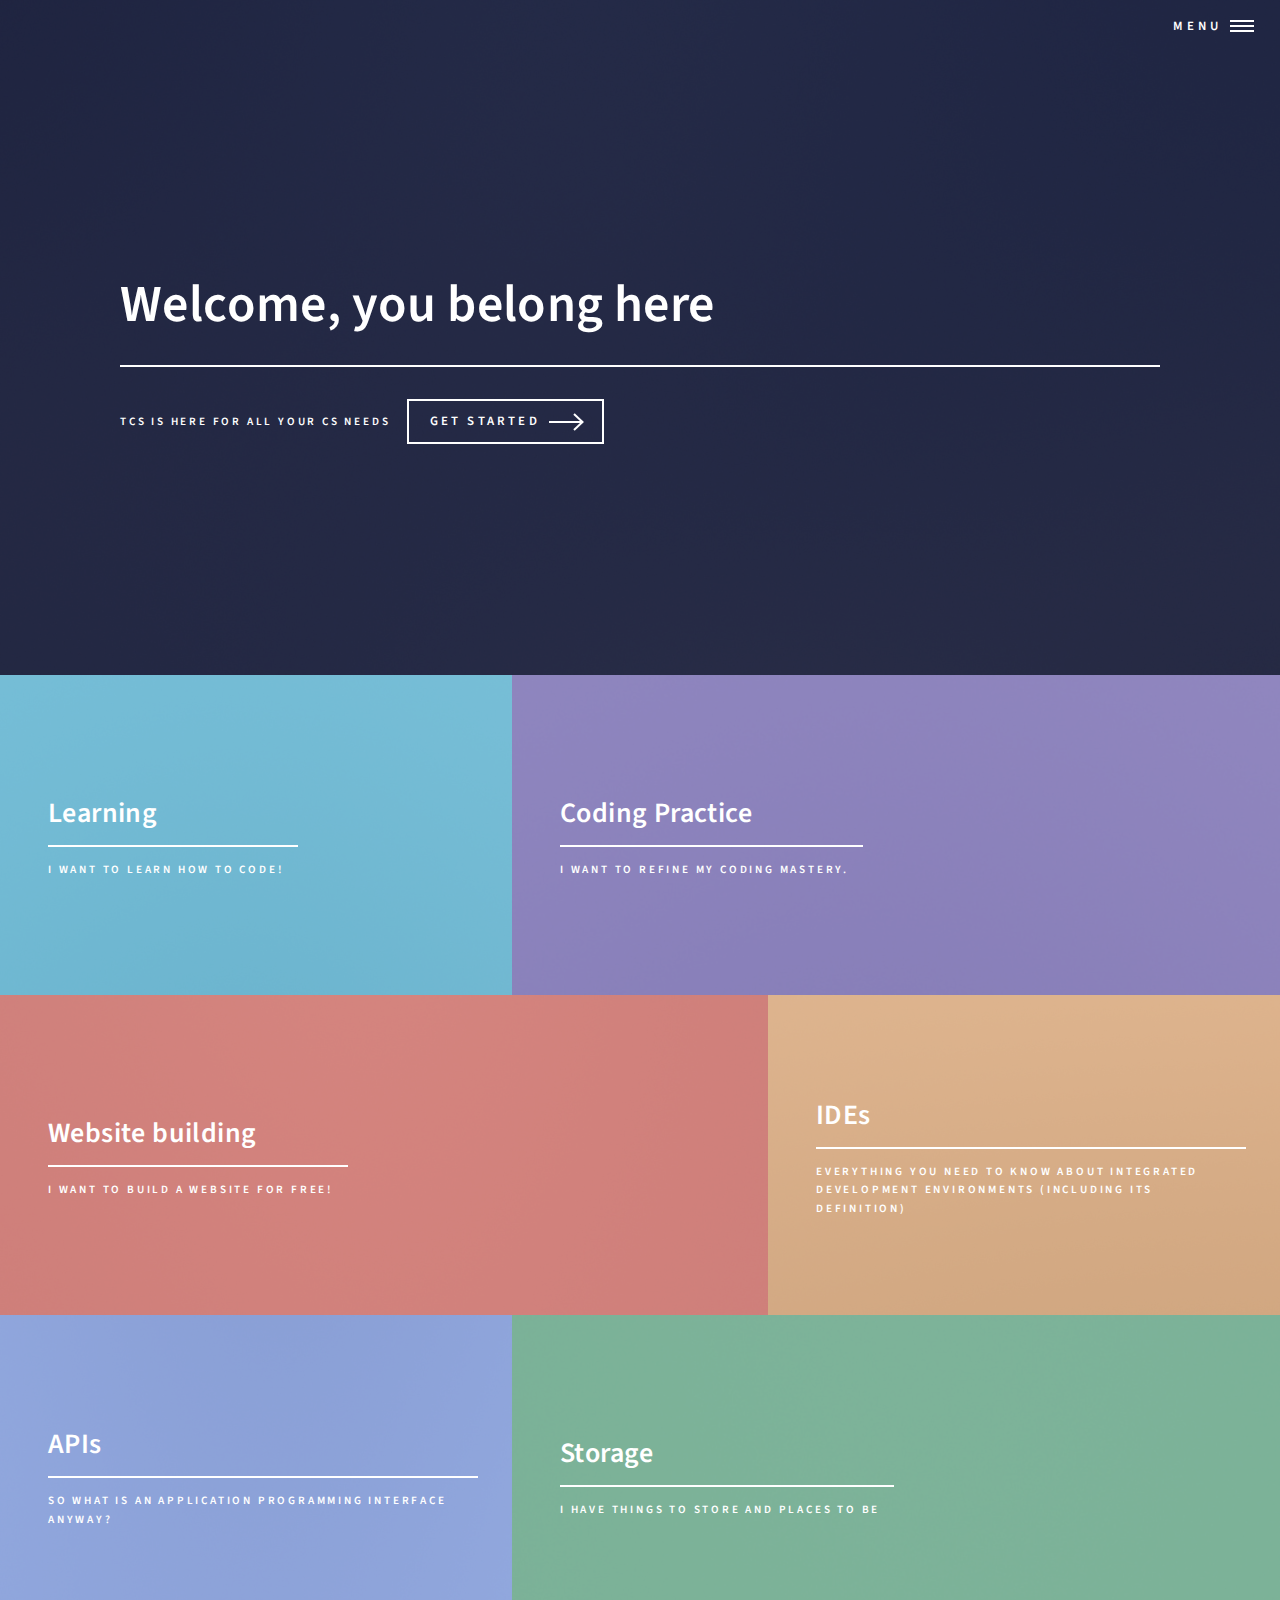
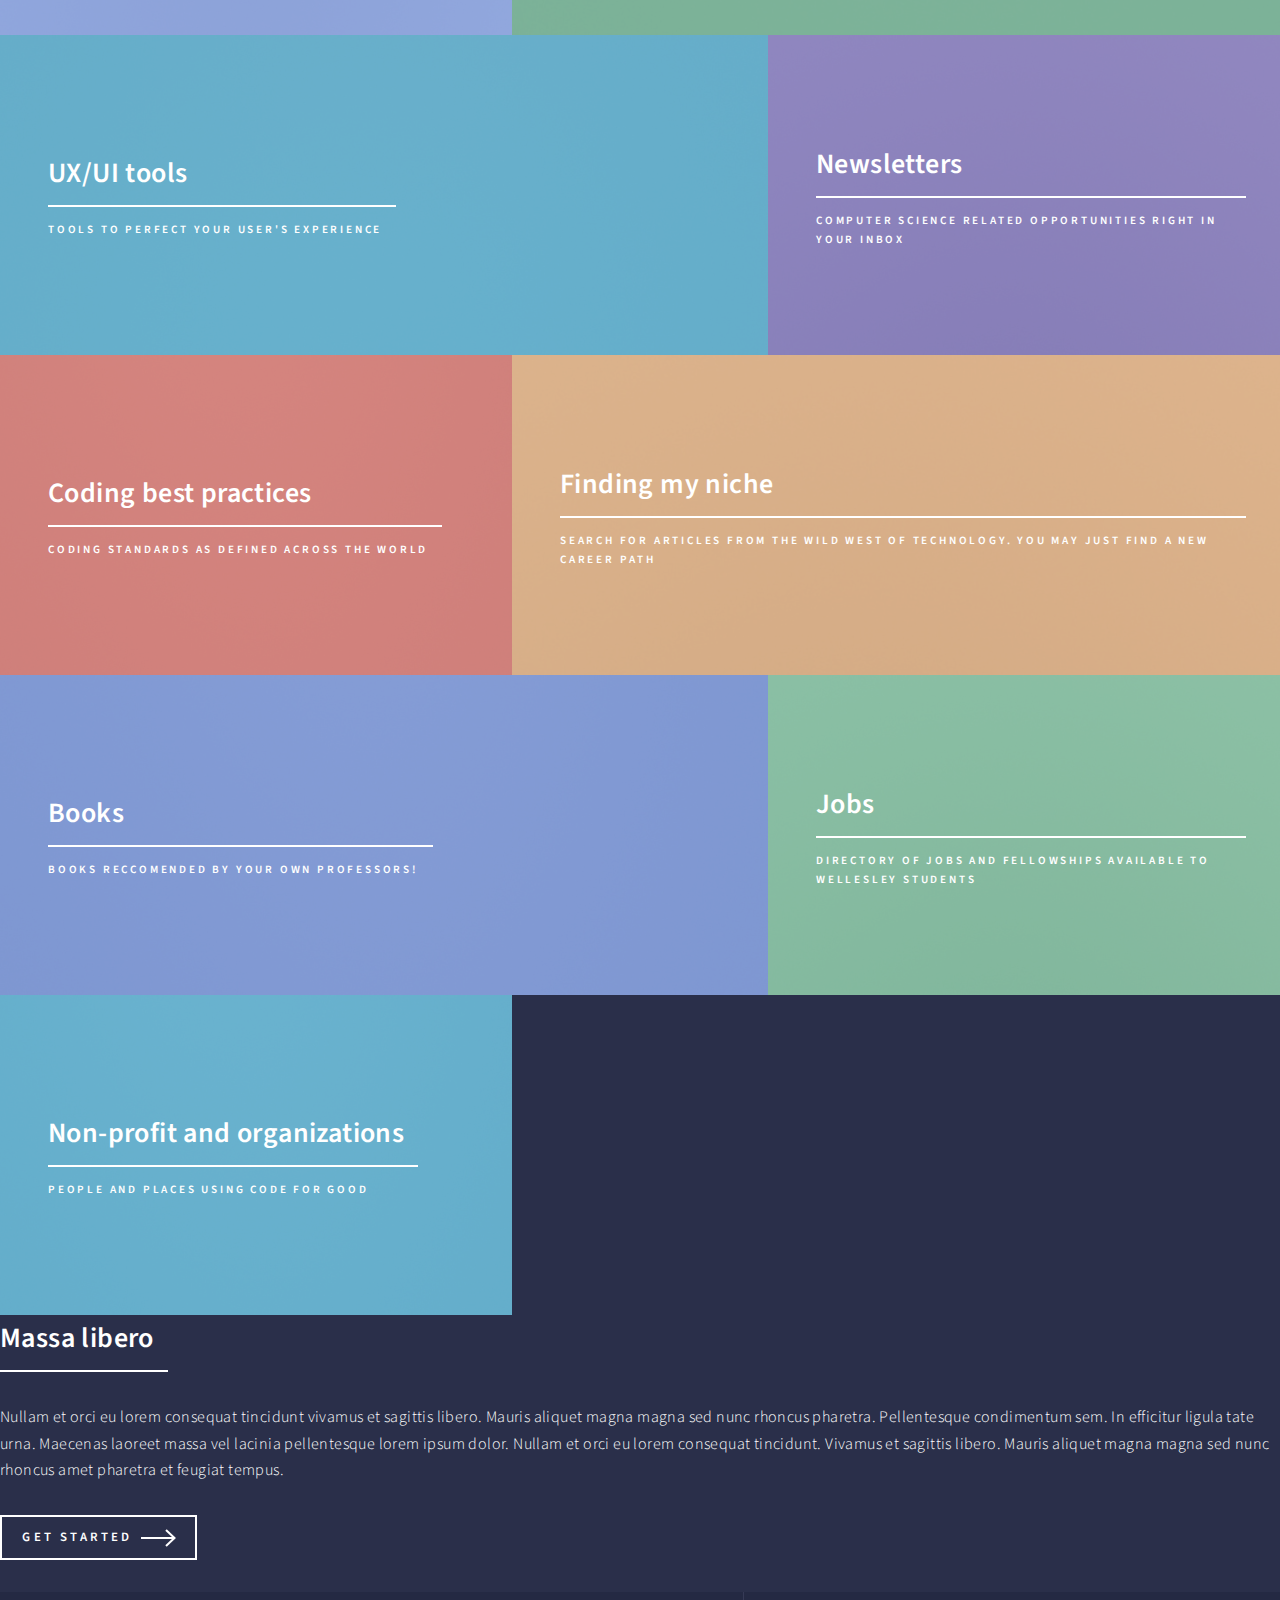
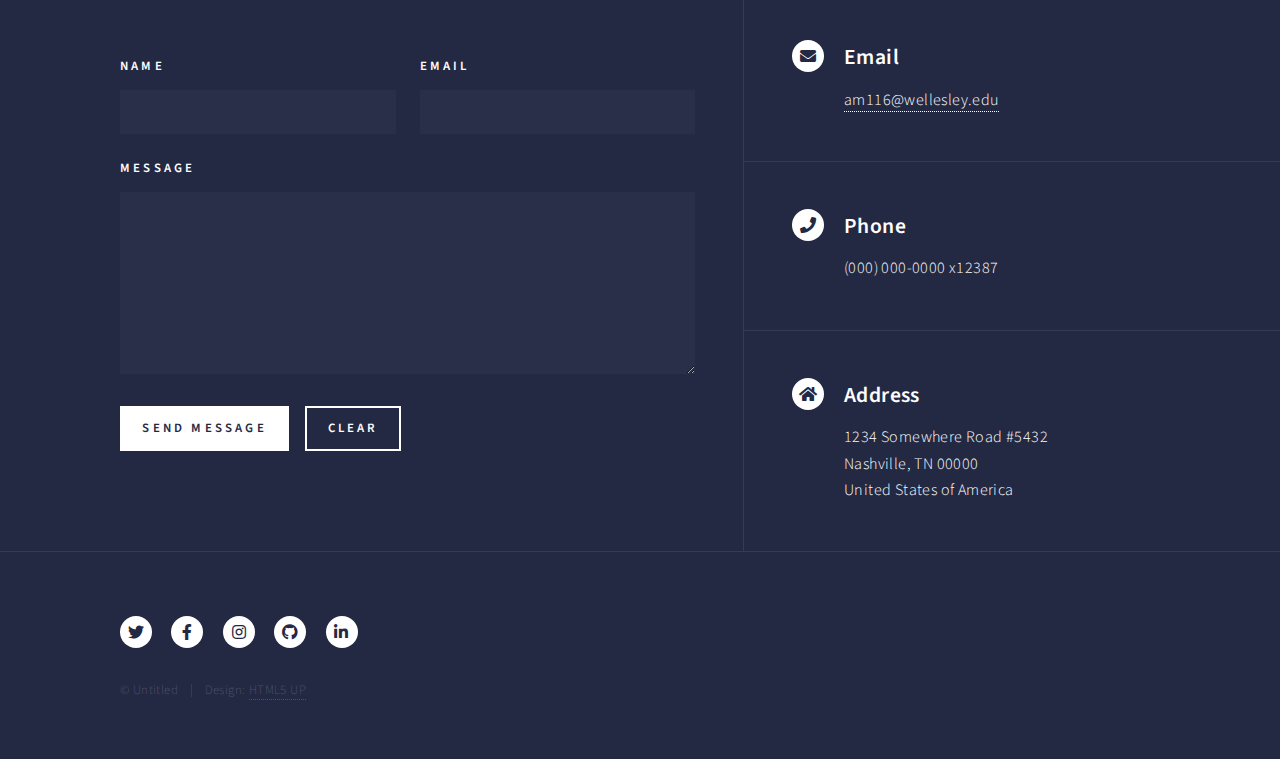
==== index.html @ 73b07d21 "first commit" ====
<!DOCTYPE HTML>

<html>
	<head>
		<title>Transparent Computer Science</title>
		<meta charset="utf-8" />
		<meta name="viewport" content="width=device-width, initial-scale=1, user-scalable=no" />
		<link rel="stylesheet" href="assets/css/main.css" />
		<noscript><link rel="stylesheet" href="assets/css/noscript.css" /></noscript>
	</head>
	<body class="is-preload">

		<!-- Wrapper -->
			<div id="wrapper">

				<!-- Header -->
					<header id="header" class="alt">
						<nav>
							<a href="#menu">Menu</a>
						</nav>
					</header>

				<!-- Menu -->
					<nav id="menu">
						<ul class="links">
							<li><a href="index.html">Home</a></li>
							<li><a href="landing.html">Landing</a></li>
							<li><a href="generic.html">Generic</a></li>
							<li><a href="elements.html">Elements</a></li>
						</ul>
						<ul class="actions stacked">
							<li><a href="#" class="button primary fit">Get Started</a></li>
							<li><a href="#" class="button fit">Log In</a></li>
						</ul>
					</nav>

				<!-- Banner -->
					<section id="banner" class="major">
						<div class="inner">
							<header class="major">
								<h1>Welcome, you belong here</h1>
							</header>
							<div class="content">
								<p>TCS is here for all your CS needs</p>
								<ul class="actions">
									<li><a href="#one" class="button next scrolly">Get Started</a></li>
								</ul>
							</div>
						</div>
					</section>

				<!-- Main -->
					<div id="main">

						<!-- One -->
							<section id="one" class="tiles">
								<article>
									<span class="image">
										<img src="images/pic01.jpg" alt="" />
									</span>
									<header class="major">
										<h3><a href="learning.html" class="link">Learning</a></h3>
										<p>I want to learn how to code!</p>
									</header>
								</article>
								<article>
									<span class="image">
										<img src="images/pic01.jpg" alt="" />
									</span>
									<header class="major">
										<h3><a href="codingPractice.html" class="link">Coding Practice</a></h3>
										<p>I want to refine my coding mastery.</p>
									</header>
								</article>
								<article>
									<span class="image">
										<img src="images/pic02.jpg" alt="" />
									</span>
									<header class="major">
										<h3><a href="websiteBuilding.html" class="link">Website building</a></h3>
										<p>I want to build a website for free!</p>
									</header>
								</article>
								<article>
									<span class="image">
										<img src="images/pic03.jpg" alt="" />
									</span>
									<header class="major">
										<h3><a href="ide.html" class="link">IDEs</a></h3>
										<p>Everything you need to know about Integrated Development Environments (including its definition)</p>
									</header>
								</article>
								<article>
									<span class="image">
										<img src="images/pic04.jpg" alt="" />
									</span>
									<header class="major">
										<h3><a href="landing.html" class="link">APIs</a></h3>
										<p>So what is an application programming interface anyway?</p>
									</header>
								</article>
								<article>
									<span class="image">
										<img src="images/pic05.jpg" alt="" />
									</span>
									<header class="major">
										<h3><a href="landing.html" class="link">Storage</a></h3>
										<p>I have things to store and places to be</p>
									</header>
								</article>
								<article>
									<span class="image">
										<img src="images/pic06.jpg" alt="" />
									</span>
									<header class="major">
										<h3><a href="landing.html" class="link">UX/UI tools</a></h3>
										<p>Tools to perfect your user's experience</p>
									</header>
								</article>
								<article>
									<span class="image">
										<img src="images/pic01.jpg" alt="" />
									</span>
									<header class="major">
										<h3><a href="landing.html" class="link">Newsletters</a></h3>
										<p>Computer Science related opportunities right in your inbox</p>
									</header>
								</article>
								<article>
									<span class="image">
										<img src="images/pic02.jpg" alt="" />
									</span>
									<header class="major">
										<h3><a href="landing.html" class="link">Coding best practices</a></h3>
										<p>Coding standards as defined across the world</p>
									</header>
								</article>
								<article>
									<span class="image">
										<img src="images/pic01.jpg" alt="" />
									</span>
									<header class="major">
										<h3><a href="landing.html" class="link">Finding my niche</a></h3>
										<p>Search for articles from the wild west of technology. You may just find a new career path</p>
									</header>
								</article>
								<article>
									<span class="image">
										<img src="images/pic02.jpg" alt="" />
									</span>
									<header class="major">
										<h3><a href="landing.html" class="link">Books</a></h3>
										<p>Books reccomended by your own professors!</p>
									</header>
								</article>
								<article>
									<span class="image">
										<img src="images/pic01.jpg" alt="" />
									</span>
									<header class="major">
										<h3><a href="landing.html" class="link">Jobs</a></h3>
										<p>Directory of jobs and fellowships available to Wellesley students</p>
									</header>
								</article>
								<article>
									<span class="image">
										<img src="images/pic02.jpg" alt="" />
									</span>
									<header class="major">
										<h3><a href="landing.html" class="link">Non-profit and organizations</a></h3>
										<p>People and places using code for good</p>
									</header>
								</article>
								

						<!-- Two -->
							<section id="two">
								<div class="inner">
									<header class="major">
										<h2>Massa libero</h2>
									</header>
									<p>Nullam et orci eu lorem consequat tincidunt vivamus et sagittis libero. Mauris aliquet magna magna sed nunc rhoncus pharetra. Pellentesque condimentum sem. In efficitur ligula tate urna. Maecenas laoreet massa vel lacinia pellentesque lorem ipsum dolor. Nullam et orci eu lorem consequat tincidunt. Vivamus et sagittis libero. Mauris aliquet magna magna sed nunc rhoncus amet pharetra et feugiat tempus.</p>
									<ul class="actions">
										<li><a href="landing.html" class="button next">Get Started</a></li>
									</ul>
								</div>
							</section>

					</div>

				<!-- Contact -->
					<section id="contact">
						<div class="inner">
							<section>
								<form method="post" action="#">
									<div class="fields">
										<div class="field half">
											<label for="name">Name</label>
											<input type="text" name="name" id="name" />
										</div>
										<div class="field half">
											<label for="email">Email</label>
											<input type="text" name="email" id="email" />
										</div>
										<div class="field">
											<label for="message">Message</label>
											<textarea name="message" id="message" rows="6"></textarea>
										</div>
									</div>
									<ul class="actions">
										<li><input type="submit" value="Send Message" class="primary" /></li>
										<li><input type="reset" value="Clear" /></li>
									</ul>
								</form>
							</section>
							<section class="split">
								<section>
									<div class="contact-method">
										<span class="icon solid alt fa-envelope"></span>
										<h3>Email</h3>
										<a href="#">am116@wellesley.edu</a>
									</div>
								</section>
								<section>
									<div class="contact-method">
										<span class="icon solid alt fa-phone"></span>
										<h3>Phone</h3>
										<span>(000) 000-0000 x12387</span>
									</div>
								</section>
								<section>
									<div class="contact-method">
										<span class="icon solid alt fa-home"></span>
										<h3>Address</h3>
										<span>1234 Somewhere Road #5432<br />
										Nashville, TN 00000<br />
										United States of America</span>
									</div>
								</section>
							</section>
						</div>
					</section>

				<!-- Footer -->
					<footer id="footer">
						<div class="inner">
							<ul class="icons">
								<li><a href="#" class="icon brands alt fa-twitter"><span class="label">Twitter</span></a></li>
								<li><a href="#" class="icon brands alt fa-facebook-f"><span class="label">Facebook</span></a></li>
								<li><a href="#" class="icon brands alt fa-instagram"><span class="label">Instagram</span></a></li>
								<li><a href="#" class="icon brands alt fa-github"><span class="label">GitHub</span></a></li>
								<li><a href="#" class="icon brands alt fa-linkedin-in"><span class="label">LinkedIn</span></a></li>
							</ul>
							<ul class="copyright">
								<li>&copy; Untitled</li><li>Design: <a href="https://html5up.net">HTML5 UP</a></li>
							</ul>
						</div>
					</footer>

			</div>

		<!-- Scripts -->
			<script src="assets/js/jquery.min.js"></script>
			<script src="assets/js/jquery.scrolly.min.js"></script>
			<script src="assets/js/jquery.scrollex.min.js"></script>
			<script src="assets/js/browser.min.js"></script>
			<script src="assets/js/breakpoints.min.js"></script>
			<script src="assets/js/util.js"></script>
			<script src="assets/js/main.js"></script>

	</body>
</html>
---- assets/css/main.css ----
@import url(fontawesome-all.min.css);
@import url("https://fonts.googleapis.com/css?family=Source+Sans+Pro:300,300italic,600,600italic");

/*
	Forty by HTML5 UP
	html5up.net | @ajlkn
	Free for personal and commercial use under the CCA 3.0 license (html5up.net/license)
*/

html, body, div, span, applet, object,
iframe, h1, h2, h3, h4, h5, h6, p, blockquote,
pre, a, abbr, acronym, address, big, cite,
code, del, dfn, em, img, ins, kbd, q, s, samp,
small, strike, strong, sub, sup, tt, var, b,
u, i, center, dl, dt, dd, ol, ul, li, fieldset,
form, label, legend, table, caption, tbody,
tfoot, thead, tr, th, td, article, aside,
canvas, details, embed, figure, figcaption,
footer, header, hgroup, menu, nav, output, ruby,
section, summary, time, mark, audio, video {
	margin: 0;
	padding: 0;
	border: 0;
	font-size: 100%;
	font: inherit;
	vertical-align: baseline;}

article, aside, details, figcaption, figure,
footer, header, hgroup, menu, nav, section {
	display: block;}

body {
	line-height: 1;
}

ol, ul {
	list-style: none;
}

blockquote, q {
	quotes: none;
}

	blockquote:before, blockquote:after, q:before, q:after {
		content: '';
		content: none;
	}

table {
	border-collapse: collapse;
	border-spacing: 0;
}

body {
	-webkit-text-size-adjust: none;
}

mark {
	background-color: transparent;
	color: inherit;
}

input::-moz-focus-inner {
	border: 0;
	padding: 0;
}

input, select, textarea {
	-moz-appearance: none;
	-webkit-appearance: none;
	-ms-appearance: none;
	appearance: none;
}

/* Basic */

	@-ms-viewport {
		width: device-width;
	}

	body {
		-ms-overflow-style: scrollbar;
	}

	@media screen and (max-width: 480px) {

		html, body {
			min-width: 320px;
		}

	}

	html {
		box-sizing: border-box;
	}

	*, *:before, *:after {
		box-sizing: inherit;
	}

	body {
		background: #242943;
	}

		body.is-preload *, body.is-preload *:before, body.is-preload *:after {
			-moz-animation: none !important;
			-webkit-animation: none !important;
			-ms-animation: none !important;
			animation: none !important;
			-moz-transition: none !important;
			-webkit-transition: none !important;
			-ms-transition: none !important;
			transition: none !important;
		}

/* Type */

	body, input, select, textarea {
		color: #ffffff;
		font-family: "Source Sans Pro", Helvetica, sans-serif;
		font-size: 17pt;
		font-weight: 300;
		letter-spacing: 0.025em;
		line-height: 1.65;
	}

		@media screen and (max-width: 1680px) {

			body, input, select, textarea {
				font-size: 14pt;
			}

		}

		@media screen and (max-width: 1280px) {

			body, input, select, textarea {
				font-size: 12pt;
			}

		}

		@media screen and (max-width: 360px) {

			body, input, select, textarea {
				font-size: 11pt;
			}

		}

	a {
		-moz-transition: color 0.2s ease-in-out, border-bottom-color 0.2s ease-in-out;
		-webkit-transition: color 0.2s ease-in-out, border-bottom-color 0.2s ease-in-out;
		-ms-transition: color 0.2s ease-in-out, border-bottom-color 0.2s ease-in-out;
		transition: color 0.2s ease-in-out, border-bottom-color 0.2s ease-in-out;
		border-bottom: dotted 1px;
		color: inherit;
		text-decoration: none;
	}

		a:hover {
			border-bottom-color: transparent;
			color: #9bf1ff !important;
		}

		a:active {
			color: #53e3fb !important;
		}

	strong, b {
		color: #ffffff;
		font-weight: 600;
	}

	em, i {
		font-style: italic;
	}

	p {
		margin: 0 0 2em 0;
	}

	h1, h2, h3, h4, h5, h6 {
		color: #ffffff;
		font-weight: 600;
		line-height: 1.65;
		margin: 0 0 1em 0;
	}

		h1 a, h2 a, h3 a, h4 a, h5 a, h6 a {
			color: inherit;
			border-bottom: 0;
		}

	h1 {
		font-size: 2.5em;
	}

	h2 {
		font-size: 1.75em;
	}

	h3 {
		font-size: 1.35em;
	}

	h4 {
		font-size: 1.1em;
	}

	h5 {
		font-size: 0.9em;
	}

	h6 {
		font-size: 0.7em;
	}

	@media screen and (max-width: 736px) {

		h1 {
			font-size: 2em;
		}

		h2 {
			font-size: 1.5em;
		}

		h3 {
			font-size: 1.25em;
		}

	}

	sub {
		font-size: 0.8em;
		position: relative;
		top: 0.5em;
	}

	sup {
		font-size: 0.8em;
		position: relative;
		top: -0.5em;
	}

	blockquote {
		border-left: solid 4px rgba(212, 212, 255, 0.1);
		font-style: italic;
		margin: 0 0 2em 0;
		padding: 0.5em 0 0.5em 2em;
	}

	code {
		background: rgba(212, 212, 255, 0.035);
		font-family: "Courier New", monospace;
		font-size: 0.9em;
		margin: 0 0.25em;
		padding: 0.25em 0.65em;
	}

	pre {
		-webkit-overflow-scrolling: touch;
		font-family: "Courier New", monospace;
		font-size: 0.9em;
		margin: 0 0 2em 0;
	}

		pre code {
			display: block;
			line-height: 1.75;
			padding: 1em 1.5em;
			overflow-x: auto;
		}

	hr {
		border: 0;
		border-bottom: solid 1px rgba(212, 212, 255, 0.1);
		margin: 2em 0;
	}

		hr.major {
			margin: 3em 0;
		}

	.align-left {
		text-align: left;
	}

	.align-center {
		text-align: center;
	}

	.align-right {
		text-align: right;
	}

/* Row */

	.row {
		display: flex;
		flex-wrap: wrap;
		box-sizing: border-box;
		align-items: stretch;
	}

		.row > * {
			box-sizing: border-box;
		}

		.row.gtr-uniform > * > :last-child {
			margin-bottom: 0;
		}

		.row.aln-left {
			justify-content: flex-start;
		}

		.row.aln-center {
			justify-content: center;
		}

		.row.aln-right {
			justify-content: flex-end;
		}

		.row.aln-top {
			align-items: flex-start;
		}

		.row.aln-middle {
			align-items: center;
		}

		.row.aln-bottom {
			align-items: flex-end;
		}

		.row > .imp {
			order: -1;
		}

		.row > .col-1 {
			width: 8.33333%;
		}

		.row > .off-1 {
			margin-left: 8.33333%;
		}

		.row > .col-2 {
			width: 16.66667%;
		}

		.row > .off-2 {
			margin-left: 16.66667%;
		}

		.row > .col-3 {
			width: 25%;
		}

		.row > .off-3 {
			margin-left: 25%;
		}

		.row > .col-4 {
			width: 33.33333%;
		}

		.row > .off-4 {
			margin-left: 33.33333%;
		}

		.row > .col-5 {
			width: 41.66667%;
		}

		.row > .off-5 {
			margin-left: 41.66667%;
		}

		.row > .col-6 {
			width: 50%;
		}

		.row > .off-6 {
			margin-left: 50%;
		}

		.row > .col-7 {
			width: 58.33333%;
		}

		.row > .off-7 {
			margin-left: 58.33333%;
		}

		.row > .col-8 {
			width: 66.66667%;
		}

		.row > .off-8 {
			margin-left: 66.66667%;
		}

		.row > .col-9 {
			width: 75%;
		}

		.row > .off-9 {
			margin-left: 75%;
		}

		.row > .col-10 {
			width: 83.33333%;
		}

		.row > .off-10 {
			margin-left: 83.33333%;
		}

		.row > .col-11 {
			width: 91.66667%;
		}

		.row > .off-11 {
			margin-left: 91.66667%;
		}

		.row > .col-12 {
			width: 100%;
		}

		.row > .off-12 {
			margin-left: 100%;
		}

		.row.gtr-0 {
			margin-top: 0;
			margin-left: 0em;
		}

			.row.gtr-0 > * {
				padding: 0 0 0 0em;
			}

			.row.gtr-0.gtr-uniform {
				margin-top: 0em;
			}

				.row.gtr-0.gtr-uniform > * {
					padding-top: 0em;
				}

		.row.gtr-25 {
			margin-top: 0;
			margin-left: -0.5em;
		}

			.row.gtr-25 > * {
				padding: 0 0 0 0.5em;
			}

			.row.gtr-25.gtr-uniform {
				margin-top: -0.5em;
			}

				.row.gtr-25.gtr-uniform > * {
					padding-top: 0.5em;
				}

		.row.gtr-50 {
			margin-top: 0;
			margin-left: -1em;
		}

			.row.gtr-50 > * {
				padding: 0 0 0 1em;
			}

			.row.gtr-50.gtr-uniform {
				margin-top: -1em;
			}

				.row.gtr-50.gtr-uniform > * {
					padding-top: 1em;
				}

		.row {
			margin-top: 0;
			margin-left: -2em;
		}

			.row > * {
				padding: 0 0 0 2em;
			}

			.row.gtr-uniform {
				margin-top: -2em;
			}

				.row.gtr-uniform > * {
					padding-top: 2em;
				}

		.row.gtr-150 {
			margin-top: 0;
			margin-left: -3em;
		}

			.row.gtr-150 > * {
				padding: 0 0 0 3em;
			}

			.row.gtr-150.gtr-uniform {
				margin-top: -3em;
			}

				.row.gtr-150.gtr-uniform > * {
					padding-top: 3em;
				}

		.row.gtr-200 {
			margin-top: 0;
			margin-left: -4em;
		}

			.row.gtr-200 > * {
				padding: 0 0 0 4em;
			}

			.row.gtr-200.gtr-uniform {
				margin-top: -4em;
			}

				.row.gtr-200.gtr-uniform > * {
					padding-top: 4em;
				}

		@media screen and (max-width: 1680px) {

			.row {
				display: flex;
				flex-wrap: wrap;
				box-sizing: border-box;
				align-items: stretch;
			}

				.row > * {
					box-sizing: border-box;
				}

				.row.gtr-uniform > * > :last-child {
					margin-bottom: 0;
				}

				.row.aln-left {
					justify-content: flex-start;
				}

				.row.aln-center {
					justify-content: center;
				}

				.row.aln-right {
					justify-content: flex-end;
				}

				.row.aln-top {
					align-items: flex-start;
				}

				.row.aln-middle {
					align-items: center;
				}

				.row.aln-bottom {
					align-items: flex-end;
				}

				.row > .imp-xlarge {
					order: -1;
				}

				.row > .col-1-xlarge {
					width: 8.33333%;
				}

				.row > .off-1-xlarge {
					margin-left: 8.33333%;
				}

				.row > .col-2-xlarge {
					width: 16.66667%;
				}

				.row > .off-2-xlarge {
					margin-left: 16.66667%;
				}

				.row > .col-3-xlarge {
					width: 25%;
				}

				.row > .off-3-xlarge {
					margin-left: 25%;
				}

				.row > .col-4-xlarge {
					width: 33.33333%;
				}

				.row > .off-4-xlarge {
					margin-left: 33.33333%;
				}

				.row > .col-5-xlarge {
					width: 41.66667%;
				}

				.row > .off-5-xlarge {
					margin-left: 41.66667%;
				}

				.row > .col-6-xlarge {
					width: 50%;
				}

				.row > .off-6-xlarge {
					margin-left: 50%;
				}

				.row > .col-7-xlarge {
					width: 58.33333%;
				}

				.row > .off-7-xlarge {
					margin-left: 58.33333%;
				}

				.row > .col-8-xlarge {
					width: 66.66667%;
				}

				.row > .off-8-xlarge {
					margin-left: 66.66667%;
				}

				.row > .col-9-xlarge {
					width: 75%;
				}

				.row > .off-9-xlarge {
					margin-left: 75%;
				}

				.row > .col-10-xlarge {
					width: 83.33333%;
				}

				.row > .off-10-xlarge {
					margin-left: 83.33333%;
				}

				.row > .col-11-xlarge {
					width: 91.66667%;
				}

				.row > .off-11-xlarge {
					margin-left: 91.66667%;
				}

				.row > .col-12-xlarge {
					width: 100%;
				}

				.row > .off-12-xlarge {
					margin-left: 100%;
				}

				.row.gtr-0 {
					margin-top: 0;
					margin-left: 0em;
				}

					.row.gtr-0 > * {
						padding: 0 0 0 0em;
					}

					.row.gtr-0.gtr-uniform {
						margin-top: 0em;
					}

						.row.gtr-0.gtr-uniform > * {
							padding-top: 0em;
						}

				.row.gtr-25 {
					margin-top: 0;
					margin-left: -0.5em;
				}

					.row.gtr-25 > * {
						padding: 0 0 0 0.5em;
					}

					.row.gtr-25.gtr-uniform {
						margin-top: -0.5em;
					}

						.row.gtr-25.gtr-uniform > * {
							padding-top: 0.5em;
						}

				.row.gtr-50 {
					margin-top: 0;
					margin-left: -1em;
				}

					.row.gtr-50 > * {
						padding: 0 0 0 1em;
					}

					.row.gtr-50.gtr-uniform {
						margin-top: -1em;
					}

						.row.gtr-50.gtr-uniform > * {
							padding-top: 1em;
						}

				.row {
					margin-top: 0;
					margin-left: -2em;
				}

					.row > * {
						padding: 0 0 0 2em;
					}

					.row.gtr-uniform {
						margin-top: -2em;
					}

						.row.gtr-uniform > * {
							padding-top: 2em;
						}

				.row.gtr-150 {
					margin-top: 0;
					margin-left: -3em;
				}

					.row.gtr-150 > * {
						padding: 0 0 0 3em;
					}

					.row.gtr-150.gtr-uniform {
						margin-top: -3em;
					}

						.row.gtr-150.gtr-uniform > * {
							padding-top: 3em;
						}

				.row.gtr-200 {
					margin-top: 0;
					margin-left: -4em;
				}

					.row.gtr-200 > * {
						padding: 0 0 0 4em;
					}

					.row.gtr-200.gtr-uniform {
						margin-top: -4em;
					}

						.row.gtr-200.gtr-uniform > * {
							padding-top: 4em;
						}

		}

		@media screen and (max-width: 1280px) {

			.row {
				display: flex;
				flex-wrap: wrap;
				box-sizing: border-box;
				align-items: stretch;
			}

				.row > * {
					box-sizing: border-box;
				}

				.row.gtr-uniform > * > :last-child {
					margin-bottom: 0;
				}

				.row.aln-left {
					justify-content: flex-start;
				}

				.row.aln-center {
					justify-content: center;
				}

				.row.aln-right {
					justify-content: flex-end;
				}

				.row.aln-top {
					align-items: flex-start;
				}

				.row.aln-middle {
					align-items: center;
				}

				.row.aln-bottom {
					align-items: flex-end;
				}

				.row > .imp-large {
					order: -1;
				}

				.row > .col-1-large {
					width: 8.33333%;
				}

				.row > .off-1-large {
					margin-left: 8.33333%;
				}

				.row > .col-2-large {
					width: 16.66667%;
				}

				.row > .off-2-large {
					margin-left: 16.66667%;
				}

				.row > .col-3-large {
					width: 25%;
				}

				.row > .off-3-large {
					margin-left: 25%;
				}

				.row > .col-4-large {
					width: 33.33333%;
				}

				.row > .off-4-large {
					margin-left: 33.33333%;
				}

				.row > .col-5-large {
					width: 41.66667%;
				}

				.row > .off-5-large {
					margin-left: 41.66667%;
				}

				.row > .col-6-large {
					width: 50%;
				}

				.row > .off-6-large {
					margin-left: 50%;
				}

				.row > .col-7-large {
					width: 58.33333%;
				}

				.row > .off-7-large {
					margin-left: 58.33333%;
				}

				.row > .col-8-large {
					width: 66.66667%;
				}

				.row > .off-8-large {
					margin-left: 66.66667%;
				}

				.row > .col-9-large {
					width: 75%;
				}

				.row > .off-9-large {
					margin-left: 75%;
				}

				.row > .col-10-large {
					width: 83.33333%;
				}

				.row > .off-10-large {
					margin-left: 83.33333%;
				}

				.row > .col-11-large {
					width: 91.66667%;
				}

				.row > .off-11-large {
					margin-left: 91.66667%;
				}

				.row > .col-12-large {
					width: 100%;
				}

				.row > .off-12-large {
					margin-left: 100%;
				}

				.row.gtr-0 {
					margin-top: 0;
					margin-left: 0em;
				}

					.row.gtr-0 > * {
						padding: 0 0 0 0em;
					}

					.row.gtr-0.gtr-uniform {
						margin-top: 0em;
					}

						.row.gtr-0.gtr-uniform > * {
							padding-top: 0em;
						}

				.row.gtr-25 {
					margin-top: 0;
					margin-left: -0.375em;
				}

					.row.gtr-25 > * {
						padding: 0 0 0 0.375em;
					}

					.row.gtr-25.gtr-uniform {
						margin-top: -0.375em;
					}

						.row.gtr-25.gtr-uniform > * {
							padding-top: 0.375em;
						}

				.row.gtr-50 {
					margin-top: 0;
					margin-left: -0.75em;
				}

					.row.gtr-50 > * {
						padding: 0 0 0 0.75em;
					}

					.row.gtr-50.gtr-uniform {
						margin-top: -0.75em;
					}

						.row.gtr-50.gtr-uniform > * {
							padding-top: 0.75em;
						}

				.row {
					margin-top: 0;
					margin-left: -1.5em;
				}

					.row > * {
						padding: 0 0 0 1.5em;
					}

					.row.gtr-uniform {
						margin-top: -1.5em;
					}

						.row.gtr-uniform > * {
							padding-top: 1.5em;
						}

				.row.gtr-150 {
					margin-top: 0;
					margin-left: -2.25em;
				}

					.row.gtr-150 > * {
						padding: 0 0 0 2.25em;
					}

					.row.gtr-150.gtr-uniform {
						margin-top: -2.25em;
					}

						.row.gtr-150.gtr-uniform > * {
							padding-top: 2.25em;
						}

				.row.gtr-200 {
					margin-top: 0;
					margin-left: -3em;
				}

					.row.gtr-200 > * {
						padding: 0 0 0 3em;
					}

					.row.gtr-200.gtr-uniform {
						margin-top: -3em;
					}

						.row.gtr-200.gtr-uniform > * {
							padding-top: 3em;
						}

		}

		@media screen and (max-width: 980px) {

			.row {
				display: flex;
				flex-wrap: wrap;
				box-sizing: border-box;
				align-items: stretch;
			}

				.row > * {
					box-sizing: border-box;
				}

				.row.gtr-uniform > * > :last-child {
					margin-bottom: 0;
				}

				.row.aln-left {
					justify-content: flex-start;
				}

				.row.aln-center {
					justify-content: center;
				}

				.row.aln-right {
					justify-content: flex-end;
				}

				.row.aln-top {
					align-items: flex-start;
				}

				.row.aln-middle {
					align-items: center;
				}

				.row.aln-bottom {
					align-items: flex-end;
				}

				.row > .imp-medium {
					order: -1;
				}

				.row > .col-1-medium {
					width: 8.33333%;
				}

				.row > .off-1-medium {
					margin-left: 8.33333%;
				}

				.row > .col-2-medium {
					width: 16.66667%;
				}

				.row > .off-2-medium {
					margin-left: 16.66667%;
				}

				.row > .col-3-medium {
					width: 25%;
				}

				.row > .off-3-medium {
					margin-left: 25%;
				}

				.row > .col-4-medium {
					width: 33.33333%;
				}

				.row > .off-4-medium {
					margin-left: 33.33333%;
				}

				.row > .col-5-medium {
					width: 41.66667%;
				}

				.row > .off-5-medium {
					margin-left: 41.66667%;
				}

				.row > .col-6-medium {
					width: 50%;
				}

				.row > .off-6-medium {
					margin-left: 50%;
				}

				.row > .col-7-medium {
					width: 58.33333%;
				}

				.row > .off-7-medium {
					margin-left: 58.33333%;
				}

				.row > .col-8-medium {
					width: 66.66667%;
				}

				.row > .off-8-medium {
					margin-left: 66.66667%;
				}

				.row > .col-9-medium {
					width: 75%;
				}

				.row > .off-9-medium {
					margin-left: 75%;
				}

				.row > .col-10-medium {
					width: 83.33333%;
				}

				.row > .off-10-medium {
					margin-left: 83.33333%;
				}

				.row > .col-11-medium {
					width: 91.66667%;
				}

				.row > .off-11-medium {
					margin-left: 91.66667%;
				}

				.row > .col-12-medium {
					width: 100%;
				}

				.row > .off-12-medium {
					margin-left: 100%;
				}

				.row.gtr-0 {
					margin-top: 0;
					margin-left: 0em;
				}

					.row.gtr-0 > * {
						padding: 0 0 0 0em;
					}

					.row.gtr-0.gtr-uniform {
						margin-top: 0em;
					}

						.row.gtr-0.gtr-uniform > * {
							padding-top: 0em;
						}

				.row.gtr-25 {
					margin-top: 0;
					margin-left: -0.375em;
				}

					.row.gtr-25 > * {
						padding: 0 0 0 0.375em;
					}

					.row.gtr-25.gtr-uniform {
						margin-top: -0.375em;
					}

						.row.gtr-25.gtr-uniform > * {
							padding-top: 0.375em;
						}

				.row.gtr-50 {
					margin-top: 0;
					margin-left: -0.75em;
				}

					.row.gtr-50 > * {
						padding: 0 0 0 0.75em;
					}

					.row.gtr-50.gtr-uniform {
						margin-top: -0.75em;
					}

						.row.gtr-50.gtr-uniform > * {
							padding-top: 0.75em;
						}

				.row {
					margin-top: 0;
					margin-left: -1.5em;
				}

					.row > * {
						padding: 0 0 0 1.5em;
					}

					.row.gtr-uniform {
						margin-top: -1.5em;
					}

						.row.gtr-uniform > * {
							padding-top: 1.5em;
						}

				.row.gtr-150 {
					margin-top: 0;
					margin-left: -2.25em;
				}

					.row.gtr-150 > * {
						padding: 0 0 0 2.25em;
					}

					.row.gtr-150.gtr-uniform {
						margin-top: -2.25em;
					}

						.row.gtr-150.gtr-uniform > * {
							padding-top: 2.25em;
						}

				.row.gtr-200 {
					margin-top: 0;
					margin-left: -3em;
				}

					.row.gtr-200 > * {
						padding: 0 0 0 3em;
					}

					.row.gtr-200.gtr-uniform {
						margin-top: -3em;
					}

						.row.gtr-200.gtr-uniform > * {
							padding-top: 3em;
						}

		}

		@media screen and (max-width: 736px) {

			.row {
				display: flex;
				flex-wrap: wrap;
				box-sizing: border-box;
				align-items: stretch;
			}

				.row > * {
					box-sizing: border-box;
				}

				.row.gtr-uniform > * > :last-child {
					margin-bottom: 0;
				}

				.row.aln-left {
					justify-content: flex-start;
				}

				.row.aln-center {
					justify-content: center;
				}

				.row.aln-right {
					justify-content: flex-end;
				}

				.row.aln-top {
					align-items: flex-start;
				}

				.row.aln-middle {
					align-items: center;
				}

				.row.aln-bottom {
					align-items: flex-end;
				}

				.row > .imp-small {
					order: -1;
				}

				.row > .col-1-small {
					width: 8.33333%;
				}

				.row > .off-1-small {
					margin-left: 8.33333%;
				}

				.row > .col-2-small {
					width: 16.66667%;
				}

				.row > .off-2-small {
					margin-left: 16.66667%;
				}

				.row > .col-3-small {
					width: 25%;
				}

				.row > .off-3-small {
					margin-left: 25%;
				}

				.row > .col-4-small {
					width: 33.33333%;
				}

				.row > .off-4-small {
					margin-left: 33.33333%;
				}

				.row > .col-5-small {
					width: 41.66667%;
				}

				.row > .off-5-small {
					margin-left: 41.66667%;
				}

				.row > .col-6-small {
					width: 50%;
				}

				.row > .off-6-small {
					margin-left: 50%;
				}

				.row > .col-7-small {
					width: 58.33333%;
				}

				.row > .off-7-small {
					margin-left: 58.33333%;
				}

				.row > .col-8-small {
					width: 66.66667%;
				}

				.row > .off-8-small {
					margin-left: 66.66667%;
				}

				.row > .col-9-small {
					width: 75%;
				}

				.row > .off-9-small {
					margin-left: 75%;
				}

				.row > .col-10-small {
					width: 83.33333%;
				}

				.row > .off-10-small {
					margin-left: 83.33333%;
				}

				.row > .col-11-small {
					width: 91.66667%;
				}

				.row > .off-11-small {
					margin-left: 91.66667%;
				}

				.row > .col-12-small {
					width: 100%;
				}

				.row > .off-12-small {
					margin-left: 100%;
				}

				.row.gtr-0 {
					margin-top: 0;
					margin-left: 0em;
				}

					.row.gtr-0 > * {
						padding: 0 0 0 0em;
					}

					.row.gtr-0.gtr-uniform {
						margin-top: 0em;
					}

						.row.gtr-0.gtr-uniform > * {
							padding-top: 0em;
						}

				.row.gtr-25 {
					margin-top: 0;
					margin-left: -0.3125em;
				}

					.row.gtr-25 > * {
						padding: 0 0 0 0.3125em;
					}

					.row.gtr-25.gtr-uniform {
						margin-top: -0.3125em;
					}

						.row.gtr-25.gtr-uniform > * {
							padding-top: 0.3125em;
						}

				.row.gtr-50 {
					margin-top: 0;
					margin-left: -0.625em;
				}

					.row.gtr-50 > * {
						padding: 0 0 0 0.625em;
					}

					.row.gtr-50.gtr-uniform {
						margin-top: -0.625em;
					}

						.row.gtr-50.gtr-uniform > * {
							padding-top: 0.625em;
						}

				.row {
					margin-top: 0;
					margin-left: -1.25em;
				}

					.row > * {
						padding: 0 0 0 1.25em;
					}

					.row.gtr-uniform {
						margin-top: -1.25em;
					}

						.row.gtr-uniform > * {
							padding-top: 1.25em;
						}

				.row.gtr-150 {
					margin-top: 0;
					margin-left: -1.875em;
				}

					.row.gtr-150 > * {
						padding: 0 0 0 1.875em;
					}

					.row.gtr-150.gtr-uniform {
						margin-top: -1.875em;
					}

						.row.gtr-150.gtr-uniform > * {
							padding-top: 1.875em;
						}

				.row.gtr-200 {
					margin-top: 0;
					margin-left: -2.5em;
				}

					.row.gtr-200 > * {
						padding: 0 0 0 2.5em;
					}

					.row.gtr-200.gtr-uniform {
						margin-top: -2.5em;
					}

						.row.gtr-200.gtr-uniform > * {
							padding-top: 2.5em;
						}

		}

		@media screen and (max-width: 480px) {

			.row {
				display: flex;
				flex-wrap: wrap;
				box-sizing: border-box;
				align-items: stretch;
			}

				.row > * {
					box-sizing: border-box;
				}

				.row.gtr-uniform > * > :last-child {
					margin-bottom: 0;
				}

				.row.aln-left {
					justify-content: flex-start;
				}

				.row.aln-center {
					justify-content: center;
				}

				.row.aln-right {
					justify-content: flex-end;
				}

				.row.aln-top {
					align-items: flex-start;
				}

				.row.aln-middle {
					align-items: center;
				}

				.row.aln-bottom {
					align-items: flex-end;
				}

				.row > .imp-xsmall {
					order: -1;
				}

				.row > .col-1-xsmall {
					width: 8.33333%;
				}

				.row > .off-1-xsmall {
					margin-left: 8.33333%;
				}

				.row > .col-2-xsmall {
					width: 16.66667%;
				}

				.row > .off-2-xsmall {
					margin-left: 16.66667%;
				}

				.row > .col-3-xsmall {
					width: 25%;
				}

				.row > .off-3-xsmall {
					margin-left: 25%;
				}

				.row > .col-4-xsmall {
					width: 33.33333%;
				}

				.row > .off-4-xsmall {
					margin-left: 33.33333%;
				}

				.row > .col-5-xsmall {
					width: 41.66667%;
				}

				.row > .off-5-xsmall {
					margin-left: 41.66667%;
				}

				.row > .col-6-xsmall {
					width: 50%;
				}

				.row > .off-6-xsmall {
					margin-left: 50%;
				}

				.row > .col-7-xsmall {
					width: 58.33333%;
				}

				.row > .off-7-xsmall {
					margin-left: 58.33333%;
				}

				.row > .col-8-xsmall {
					width: 66.66667%;
				}

				.row > .off-8-xsmall {
					margin-left: 66.66667%;
				}

				.row > .col-9-xsmall {
					width: 75%;
				}

				.row > .off-9-xsmall {
					margin-left: 75%;
				}

				.row > .col-10-xsmall {
					width: 83.33333%;
				}

				.row > .off-10-xsmall {
					margin-left: 83.33333%;
				}

				.row > .col-11-xsmall {
					width: 91.66667%;
				}

				.row > .off-11-xsmall {
					margin-left: 91.66667%;
				}

				.row > .col-12-xsmall {
					width: 100%;
				}

				.row > .off-12-xsmall {
					margin-left: 100%;
				}

				.row.gtr-0 {
					margin-top: 0;
					margin-left: 0em;
				}

					.row.gtr-0 > * {
						padding: 0 0 0 0em;
					}

					.row.gtr-0.gtr-uniform {
						margin-top: 0em;
					}

						.row.gtr-0.gtr-uniform > * {
							padding-top: 0em;
						}

				.row.gtr-25 {
					margin-top: 0;
					margin-left: -0.3125em;
				}

					.row.gtr-25 > * {
						padding: 0 0 0 0.3125em;
					}

					.row.gtr-25.gtr-uniform {
						margin-top: -0.3125em;
					}

						.row.gtr-25.gtr-uniform > * {
							padding-top: 0.3125em;
						}

				.row.gtr-50 {
					margin-top: 0;
					margin-left: -0.625em;
				}

					.row.gtr-50 > * {
						padding: 0 0 0 0.625em;
					}

					.row.gtr-50.gtr-uniform {
						margin-top: -0.625em;
					}

						.row.gtr-50.gtr-uniform > * {
							padding-top: 0.625em;
						}

				.row {
					margin-top: 0;
					margin-left: -1.25em;
				}

					.row > * {
						padding: 0 0 0 1.25em;
					}

					.row.gtr-uniform {
						margin-top: -1.25em;
					}

						.row.gtr-uniform > * {
							padding-top: 1.25em;
						}

				.row.gtr-150 {
					margin-top: 0;
					margin-left: -1.875em;
				}

					.row.gtr-150 > * {
						padding: 0 0 0 1.875em;
					}

					.row.gtr-150.gtr-uniform {
						margin-top: -1.875em;
					}

						.row.gtr-150.gtr-uniform > * {
							padding-top: 1.875em;
						}

				.row.gtr-200 {
					margin-top: 0;
					margin-left: -2.5em;
				}

					.row.gtr-200 > * {
						padding: 0 0 0 2.5em;
					}

					.row.gtr-200.gtr-uniform {
						margin-top: -2.5em;
					}

						.row.gtr-200.gtr-uniform > * {
							padding-top: 2.5em;
						}

		}

/* Section/Article */

	section.special, article.special {
		text-align: center;
	}

	header.major {
		width: -moz-max-content;
		width: -webkit-max-content;
		width: -ms-max-content;
		width: max-content;
		margin-bottom: 2em;
	}

		header.major > :first-child {
			margin-bottom: 0;
			width: calc(100% + 0.5em);
		}

			header.major > :first-child:after {
				content: '';
				background-color: #ffffff;
				display: block;
				height: 2px;
				margin: 0.325em 0 0.5em 0;
				width: 100%;
			}

		header.major > p {
			font-size: 0.7em;
			font-weight: 600;
			letter-spacing: 0.25em;
			margin-bottom: 0;
			text-transform: uppercase;
		}

		body.is-ie header.major > :first-child:after {
			max-width: 9em;
		}

		body.is-ie header.major > h1:after {
			max-width: 100% !important;
		}

	@media screen and (max-width: 736px) {

		header.major > p br {
			display: none;
		}

	}

/* Form */

	form {
		margin: 0 0 2em 0;
	}

		form > :last-child {
			margin-bottom: 0;
		}

		form > .fields {
			display: -moz-flex;
			display: -webkit-flex;
			display: -ms-flex;
			display: flex;
			-moz-flex-wrap: wrap;
			-webkit-flex-wrap: wrap;
			-ms-flex-wrap: wrap;
			flex-wrap: wrap;
			width: calc(100% + 3em);
			margin: -1.5em 0 2em -1.5em;
		}

			form > .fields > .field {
				-moz-flex-grow: 0;
				-webkit-flex-grow: 0;
				-ms-flex-grow: 0;
				flex-grow: 0;
				-moz-flex-shrink: 0;
				-webkit-flex-shrink: 0;
				-ms-flex-shrink: 0;
				flex-shrink: 0;
				padding: 1.5em 0 0 1.5em;
				width: calc(100% - 1.5em);
			}

				form > .fields > .field.half {
					width: calc(50% - 0.75em);
				}

				form > .fields > .field.third {
					width: calc(100%/3 - 0.5em);
				}

				form > .fields > .field.quarter {
					width: calc(25% - 0.375em);
				}

		@media screen and (max-width: 480px) {

			form > .fields {
				width: calc(100% + 3em);
				margin: -1.5em 0 2em -1.5em;
			}

				form > .fields > .field {
					padding: 1.5em 0 0 1.5em;
					width: calc(100% - 1.5em);
				}

					form > .fields > .field.half {
						width: calc(100% - 1.5em);
					}

					form > .fields > .field.third {
						width: calc(100% - 1.5em);
					}

					form > .fields > .field.quarter {
						width: calc(100% - 1.5em);
					}

		}

	label {
		color: #ffffff;
		display: block;
		font-size: 0.8em;
		font-weight: 600;
		letter-spacing: 0.25em;
		margin: 0 0 1em 0;
		text-transform: uppercase;
	}

	input[type="text"],
	input[type="password"],
	input[type="email"],
	input[type="tel"],
	input[type="search"],
	input[type="url"],
	select,
	textarea {
		-moz-appearance: none;
		-webkit-appearance: none;
		-ms-appearance: none;
		appearance: none;
		background: rgba(212, 212, 255, 0.035);
		border: none;
		border-radius: 0;
		color: inherit;
		display: block;
		outline: 0;
		padding: 0 1em;
		text-decoration: none;
		width: 100%;
	}

		input[type="text"]:invalid,
		input[type="password"]:invalid,
		input[type="email"]:invalid,
		input[type="tel"]:invalid,
		input[type="search"]:invalid,
		input[type="url"]:invalid,
		select:invalid,
		textarea:invalid {
			box-shadow: none;
		}

		input[type="text"]:focus,
		input[type="password"]:focus,
		input[type="email"]:focus,
		input[type="tel"]:focus,
		input[type="search"]:focus,
		input[type="url"]:focus,
		select:focus,
		textarea:focus {
			border-color: #9bf1ff;
			box-shadow: 0 0 0 2px #9bf1ff;
		}

	select {
		background-image: url("data:image/svg+xml;charset=utf8,%3Csvg xmlns='http://www.w3.org/2000/svg' width='40' height='40' preserveAspectRatio='none' viewBox='0 0 40 40'%3E%3Cpath d='M9.4,12.3l10.4,10.4l10.4-10.4c0.2-0.2,0.5-0.4,0.9-0.4c0.3,0,0.6,0.1,0.9,0.4l3.3,3.3c0.2,0.2,0.4,0.5,0.4,0.9 c0,0.4-0.1,0.6-0.4,0.9L20.7,31.9c-0.2,0.2-0.5,0.4-0.9,0.4c-0.3,0-0.6-0.1-0.9-0.4L4.3,17.3c-0.2-0.2-0.4-0.5-0.4-0.9 c0-0.4,0.1-0.6,0.4-0.9l3.3-3.3c0.2-0.2,0.5-0.4,0.9-0.4S9.1,12.1,9.4,12.3z' fill='rgba(212, 212, 255, 0.1)' /%3E%3C/svg%3E");
		background-size: 1.25rem;
		background-repeat: no-repeat;
		background-position: calc(100% - 1rem) center;
		height: 2.75em;
		padding-right: 2.75em;
		text-overflow: ellipsis;
	}

		select option {
			color: #ffffff;
			background: #242943;
		}

		select:focus::-ms-value {
			background-color: transparent;
		}

		select::-ms-expand {
			display: none;
		}

	input[type="text"],
	input[type="password"],
	input[type="email"],
	input[type="tel"],
	input[type="search"],
	input[type="url"],
	select {
		height: 2.75em;
	}

	textarea {
		padding: 0.75em 1em;
	}

	input[type="checkbox"],
	input[type="radio"] {
		-moz-appearance: none;
		-webkit-appearance: none;
		-ms-appearance: none;
		appearance: none;
		display: block;
		float: left;
		margin-right: -2em;
		opacity: 0;
		width: 1em;
		z-index: -1;
	}

		input[type="checkbox"] + label,
		input[type="radio"] + label {
			text-decoration: none;
			color: #ffffff;
			cursor: pointer;
			display: inline-block;
			font-weight: 300;
			padding-left: 2.65em;
			padding-right: 0.75em;
			position: relative;
		}

			input[type="checkbox"] + label:before,
			input[type="radio"] + label:before {
				-moz-osx-font-smoothing: grayscale;
				-webkit-font-smoothing: antialiased;
				display: inline-block;
				font-style: normal;
				font-variant: normal;
				text-rendering: auto;
				line-height: 1;
				text-transform: none !important;
				font-family: 'Font Awesome 5 Free';
				font-weight: 900;
			}

			input[type="checkbox"] + label:before,
			input[type="radio"] + label:before {
				background: rgba(212, 212, 255, 0.035);
				content: '';
				display: inline-block;
				font-size: 0.8em;
				height: 2.0625em;
				left: 0;
				letter-spacing: 0;
				line-height: 2.0625em;
				position: absolute;
				text-align: center;
				top: 0;
				width: 2.0625em;
			}

		input[type="checkbox"]:checked + label:before,
		input[type="radio"]:checked + label:before {
			background: #ffffff;
			border-color: #9bf1ff;
			content: '\f00c';
			color: #242943;
		}

		input[type="checkbox"]:focus + label:before,
		input[type="radio"]:focus + label:before {
			box-shadow: 0 0 0 2px #9bf1ff;
		}

	input[type="radio"] + label:before {
		border-radius: 100%;
	}

	::-webkit-input-placeholder {
		color: rgba(244, 244, 255, 0.2) !important;
		opacity: 1.0;
	}

	:-moz-placeholder {
		color: rgba(244, 244, 255, 0.2) !important;
		opacity: 1.0;
	}

	::-moz-placeholder {
		color: rgba(244, 244, 255, 0.2) !important;
		opacity: 1.0;
	}

	:-ms-input-placeholder {
		color: rgba(244, 244, 255, 0.2) !important;
		opacity: 1.0;
	}

/* Box */

	.box {
		border: solid 1px rgba(212, 212, 255, 0.1);
		margin-bottom: 2em;
		padding: 1.5em;
	}

		.box > :last-child,
		.box > :last-child > :last-child,
		.box > :last-child > :last-child > :last-child {
			margin-bottom: 0;
		}

		.box.alt {
			border: 0;
			border-radius: 0;
			padding: 0;
		}

/* Icon */

	.icon {
		text-decoration: none;
		border-bottom: none;
		position: relative;
	}

		.icon:before {
			-moz-osx-font-smoothing: grayscale;
			-webkit-font-smoothing: antialiased;
			display: inline-block;
			font-style: normal;
			font-variant: normal;
			text-rendering: auto;
			line-height: 1;
			text-transform: none !important;
			font-family: 'Font Awesome 5 Free';
			font-weight: 400;
		}

		.icon > .label {
			display: none;
		}

		.icon:before {
			line-height: inherit;
		}

		.icon.solid:before {
			font-weight: 900;
		}

		.icon.brands:before {
			font-family: 'Font Awesome 5 Brands';
		}

		.icon.alt:before {
			background-color: #ffffff;
			border-radius: 100%;
			color: #242943;
			display: inline-block;
			height: 2em;
			line-height: 2em;
			text-align: center;
			width: 2em;
		}

	a.icon.alt:before {
		-moz-transition: background-color 0.2s ease-in-out;
		-webkit-transition: background-color 0.2s ease-in-out;
		-ms-transition: background-color 0.2s ease-in-out;
		transition: background-color 0.2s ease-in-out;
	}

	a.icon.alt:hover:before {
		background-color: #6fc3df;
	}

	a.icon.alt:active:before {
		background-color: #37a6cb;
	}

/* Image */

	.image {
		border: 0;
		display: inline-block;
		position: relative;
	}

		.image img {
			display: block;
		}

		.image.left, .image.right {
			max-width: 30%;
		}

			.image.left img, .image.right img {
				width: 100%;
			}

		.image.left {
			float: left;
			margin: 0 1.5em 1.25em 0;
			top: 0.25em;
		}

		.image.right {
			float: right;
			margin: 0 0 1.25em 1.5em;
			top: 0.25em;
		}

		.image.fit {
			display: block;
			margin: 0 0 2em 0;
			width: 100%;
		}

			.image.fit img {
				width: 100%;
			}

		.image.main {
			display: block;
			margin: 2.5em 0;
			width: 100%;
		}

			.image.main img {
				width: 100%;
			}

			@media screen and (max-width: 736px) {

				.image.main {
					margin: 1.5em 0;
				}

			}

/* List */

	ol {
		list-style: decimal;
		margin: 0 0 2em 0;
		padding-left: 1.25em;
	}

		ol li {
			padding-left: 0.25em;
		}

	ul {
		list-style: disc;
		margin: 0 0 2em 0;
		padding-left: 1em;
	}

		ul li {
			padding-left: 0.5em;
		}

		ul.alt {
			list-style: none;
			padding-left: 0;
		}

			ul.alt li {
				border-top: solid 1px rgba(212, 212, 255, 0.1);
				padding: 0.5em 0;
			}

				ul.alt li:first-child {
					border-top: 0;
					padding-top: 0;
				}

	dl {
		margin: 0 0 2em 0;
	}

		dl dt {
			display: block;
			font-weight: 600;
			margin: 0 0 1em 0;
		}

		dl dd {
			margin-left: 2em;
		}

/* Actions */

	ul.actions {
		display: -moz-flex;
		display: -webkit-flex;
		display: -ms-flex;
		display: flex;
		cursor: default;
		list-style: none;
		margin-left: -1em;
		padding-left: 0;
	}

		ul.actions li {
			padding: 0 0 0 1em;
			vertical-align: middle;
		}

		ul.actions.special {
			-moz-justify-content: center;
			-webkit-justify-content: center;
			-ms-justify-content: center;
			justify-content: center;
			width: 100%;
			margin-left: 0;
		}

			ul.actions.special li:first-child {
				padding-left: 0;
			}

		ul.actions.stacked {
			-moz-flex-direction: column;
			-webkit-flex-direction: column;
			-ms-flex-direction: column;
			flex-direction: column;
			margin-left: 0;
		}

			ul.actions.stacked li {
				padding: 1.3em 0 0 0;
			}

				ul.actions.stacked li:first-child {
					padding-top: 0;
				}

		ul.actions.fit {
			width: calc(100% + 1em);
		}

			ul.actions.fit li {
				-moz-flex-grow: 1;
				-webkit-flex-grow: 1;
				-ms-flex-grow: 1;
				flex-grow: 1;
				-moz-flex-shrink: 1;
				-webkit-flex-shrink: 1;
				-ms-flex-shrink: 1;
				flex-shrink: 1;
				width: 100%;
			}

				ul.actions.fit li > * {
					width: 100%;
				}

			ul.actions.fit.stacked {
				width: 100%;
			}

/* Icons */

	ul.icons {
		cursor: default;
		list-style: none;
		padding-left: 0;
	}

		ul.icons li {
			display: inline-block;
			padding: 0 1em 0 0;
		}

			ul.icons li:last-child {
				padding-right: 0;
			}

		@media screen and (max-width: 736px) {

			ul.icons li {
				padding: 0 0.75em 0 0;
			}

		}

/* Pagination */

	ul.pagination {
		cursor: default;
		list-style: none;
		padding-left: 0;
	}

		ul.pagination li {
			display: inline-block;
			padding-left: 0;
			vertical-align: middle;
		}

			ul.pagination li > .page {
				-moz-transition: background-color 0.2s ease-in-out, color 0.2s ease-in-out;
				-webkit-transition: background-color 0.2s ease-in-out, color 0.2s ease-in-out;
				-ms-transition: background-color 0.2s ease-in-out, color 0.2s ease-in-out;
				transition: background-color 0.2s ease-in-out, color 0.2s ease-in-out;
				border-bottom: 0;
				display: inline-block;
				font-size: 0.8em;
				font-weight: 600;
				height: 1.5em;
				line-height: 1.5em;
				margin: 0 0.125em;
				min-width: 1.5em;
				padding: 0 0.5em;
				text-align: center;
			}

				ul.pagination li > .page.active {
					background-color: #ffffff;
					color: #242943;
				}

					ul.pagination li > .page.active:hover {
						background-color: #9bf1ff;
						color: #242943 !important;
					}

					ul.pagination li > .page.active:active {
						background-color: #53e3fb;
					}

			ul.pagination li:first-child {
				padding-right: 0.75em;
			}

			ul.pagination li:last-child {
				padding-left: 0.75em;
			}

		@media screen and (max-width: 480px) {

			ul.pagination li:nth-child(n+2):nth-last-child(n+2) {
				display: none;
			}

			ul.pagination li:first-child {
				padding-right: 0;
			}

		}

/* Table */

	.table-wrapper {
		-webkit-overflow-scrolling: touch;
		overflow-x: auto;
	}

	table {
		margin: 0 0 2em 0;
		width: 100%;
	}

		table tbody tr {
			border: solid 1px rgba(212, 212, 255, 0.1);
			border-left: 0;
			border-right: 0;
		}

			table tbody tr:nth-child(2n + 1) {
				background-color: rgba(212, 212, 255, 0.035);
			}

		table td {
			padding: 0.75em 0.75em;
		}

		table th {
			color: #ffffff;
			font-size: 0.9em;
			font-weight: 600;
			padding: 0 0.75em 0.75em 0.75em;
			text-align: left;
		}

		table thead {
			border-bottom: solid 2px rgba(212, 212, 255, 0.1);
		}

		table tfoot {
			border-top: solid 2px rgba(212, 212, 255, 0.1);
		}

		table.alt {
			border-collapse: separate;
		}

			table.alt tbody tr td {
				border: solid 1px rgba(212, 212, 255, 0.1);
				border-left-width: 0;
				border-top-width: 0;
			}

				table.alt tbody tr td:first-child {
					border-left-width: 1px;
				}

			table.alt tbody tr:first-child td {
				border-top-width: 1px;
			}

			table.alt thead {
				border-bottom: 0;
			}

			table.alt tfoot {
				border-top: 0;
			}

/* Button */

	input[type="submit"],
	input[type="reset"],
	input[type="button"],
	button,
	.button {
		-moz-appearance: none;
		-webkit-appearance: none;
		-ms-appearance: none;
		appearance: none;
		-moz-transition: background-color 0.2s ease-in-out, box-shadow 0.2s ease-in-out, color 0.2s ease-in-out;
		-webkit-transition: background-color 0.2s ease-in-out, box-shadow 0.2s ease-in-out, color 0.2s ease-in-out;
		-ms-transition: background-color 0.2s ease-in-out, box-shadow 0.2s ease-in-out, color 0.2s ease-in-out;
		transition: background-color 0.2s ease-in-out, box-shadow 0.2s ease-in-out, color 0.2s ease-in-out;
		background-color: transparent;
		border: 0;
		border-radius: 0;
		box-shadow: inset 0 0 0 2px #ffffff;
		color: #ffffff;
		cursor: pointer;
		display: inline-block;
		font-size: 0.8em;
		font-weight: 600;
		height: 3.5em;
		letter-spacing: 0.25em;
		line-height: 3.5em;
		padding: 0 1.75em;
		text-align: center;
		text-decoration: none;
		text-transform: uppercase;
		white-space: nowrap;
	}

		input[type="submit"]:hover, input[type="submit"]:active,
		input[type="reset"]:hover,
		input[type="reset"]:active,
		input[type="button"]:hover,
		input[type="button"]:active,
		button:hover,
		button:active,
		.button:hover,
		.button:active {
			box-shadow: inset 0 0 0 2px #9bf1ff;
			color: #9bf1ff;
		}

		input[type="submit"]:active,
		input[type="reset"]:active,
		input[type="button"]:active,
		button:active,
		.button:active {
			background-color: rgba(155, 241, 255, 0.1);
			box-shadow: inset 0 0 0 2px #53e3fb;
			color: #53e3fb;
		}

		input[type="submit"].icon:before,
		input[type="reset"].icon:before,
		input[type="button"].icon:before,
		button.icon:before,
		.button.icon:before {
			margin-right: 0.5em;
		}

		input[type="submit"].fit,
		input[type="reset"].fit,
		input[type="button"].fit,
		button.fit,
		.button.fit {
			width: 100%;
		}

		input[type="submit"].small,
		input[type="reset"].small,
		input[type="button"].small,
		button.small,
		.button.small {
			font-size: 0.6em;
		}

		input[type="submit"].large,
		input[type="reset"].large,
		input[type="button"].large,
		button.large,
		.button.large {
			font-size: 1.25em;
			height: 3em;
			line-height: 3em;
		}

		input[type="submit"].next,
		input[type="reset"].next,
		input[type="button"].next,
		button.next,
		.button.next {
			padding-right: 4.5em;
			position: relative;
		}

			input[type="submit"].next:before, input[type="submit"].next:after,
			input[type="reset"].next:before,
			input[type="reset"].next:after,
			input[type="button"].next:before,
			input[type="button"].next:after,
			button.next:before,
			button.next:after,
			.button.next:before,
			.button.next:after {
				-moz-transition: opacity 0.2s ease-in-out;
				-webkit-transition: opacity 0.2s ease-in-out;
				-ms-transition: opacity 0.2s ease-in-out;
				transition: opacity 0.2s ease-in-out;
				background-position: center right;
				background-repeat: no-repeat;
				background-size: 36px 24px;
				content: '';
				display: block;
				height: 100%;
				position: absolute;
				right: 1.5em;
				top: 0;
				vertical-align: middle;
				width: 36px;
			}

			input[type="submit"].next:before,
			input[type="reset"].next:before,
			input[type="button"].next:before,
			button.next:before,
			.button.next:before {
				background-image: url("data:image/svg+xml;charset=utf8,%3Csvg xmlns='http://www.w3.org/2000/svg' xmlns:xlink='http://www.w3.org/1999/xlink' width='36px' height='24px' viewBox='0 0 36 24' zoomAndPan='disable'%3E%3Cstyle%3Eline %7B stroke: %23ffffff%3B stroke-width: 2px%3B %7D%3C/style%3E%3Cline x1='0' y1='12' x2='34' y2='12' /%3E%3Cline x1='25' y1='4' x2='34' y2='12.5' /%3E%3Cline x1='25' y1='20' x2='34' y2='11.5' /%3E%3C/svg%3E");
			}

			input[type="submit"].next:after,
			input[type="reset"].next:after,
			input[type="button"].next:after,
			button.next:after,
			.button.next:after {
				background-image: url("data:image/svg+xml;charset=utf8,%3Csvg xmlns='http://www.w3.org/2000/svg' xmlns:xlink='http://www.w3.org/1999/xlink' width='36px' height='24px' viewBox='0 0 36 24' zoomAndPan='disable'%3E%3Cstyle%3Eline %7B stroke: %239bf1ff%3B stroke-width: 2px%3B %7D%3C/style%3E%3Cline x1='0' y1='12' x2='34' y2='12' /%3E%3Cline x1='25' y1='4' x2='34' y2='12.5' /%3E%3Cline x1='25' y1='20' x2='34' y2='11.5' /%3E%3C/svg%3E");
				opacity: 0;
				z-index: 1;
			}

			input[type="submit"].next:hover:after, input[type="submit"].next:active:after,
			input[type="reset"].next:hover:after,
			input[type="reset"].next:active:after,
			input[type="button"].next:hover:after,
			input[type="button"].next:active:after,
			button.next:hover:after,
			button.next:active:after,
			.button.next:hover:after,
			.button.next:active:after {
				opacity: 1;
			}

			@media screen and (max-width: 1280px) {

				input[type="submit"].next,
				input[type="reset"].next,
				input[type="button"].next,
				button.next,
				.button.next {
					padding-right: 5em;
				}

			}

		input[type="submit"].primary,
		input[type="reset"].primary,
		input[type="button"].primary,
		button.primary,
		.button.primary {
			background-color: #ffffff;
			box-shadow: none;
			color: #242943;
		}

			input[type="submit"].primary:hover, input[type="submit"].primary:active,
			input[type="reset"].primary:hover,
			input[type="reset"].primary:active,
			input[type="button"].primary:hover,
			input[type="button"].primary:active,
			button.primary:hover,
			button.primary:active,
			.button.primary:hover,
			.button.primary:active {
				background-color: #9bf1ff;
				color: #242943 !important;
			}

			input[type="submit"].primary:active,
			input[type="reset"].primary:active,
			input[type="button"].primary:active,
			button.primary:active,
			.button.primary:active {
				background-color: #53e3fb;
			}

		input[type="submit"].disabled, input[type="submit"]:disabled,
		input[type="reset"].disabled,
		input[type="reset"]:disabled,
		input[type="button"].disabled,
		input[type="button"]:disabled,
		button.disabled,
		button:disabled,
		.button.disabled,
		.button:disabled {
			pointer-events: none;
			cursor: default;
			opacity: 0.25;
		}

/* Tiles */

	.tiles {
		display: -moz-flex;
		display: -webkit-flex;
		display: -ms-flex;
		display: flex;
		-moz-flex-wrap: wrap;
		-webkit-flex-wrap: wrap;
		-ms-flex-wrap: wrap;
		flex-wrap: wrap;
		border-top: 0 !important;
	}

		.tiles + * {
			border-top: 0 !important;
		}

		.tiles article {
			-moz-align-items: center;
			-webkit-align-items: center;
			-ms-align-items: center;
			align-items: center;
			display: -moz-flex;
			display: -webkit-flex;
			display: -ms-flex;
			display: flex;
			-moz-transition: -moz-transform 0.25s ease, opacity 0.25s ease, -moz-filter 1s ease, -webkit-filter 1s ease;
			-webkit-transition: -webkit-transform 0.25s ease, opacity 0.25s ease, -webkit-filter 1s ease, -webkit-filter 1s ease;
			-ms-transition: -ms-transform 0.25s ease, opacity 0.25s ease, -ms-filter 1s ease, -webkit-filter 1s ease;
			transition: transform 0.25s ease, opacity 0.25s ease, filter 1s ease, -webkit-filter 1s ease;
			padding: 4em 4em 2em 4em ;
			background-position: center;
			background-repeat: no-repeat;
			background-size: cover;
			cursor: default;
			height: 40vh;
			max-height: 40em;
			min-height: 23em;
			overflow: hidden;
			position: relative;
			width: 40%;
		}

			.tiles article .image {
				display: none;
			}

			.tiles article header {
				position: relative;
				z-index: 3;
			}

			.tiles article h3 {
				font-size: 1.75em;
			}

				.tiles article h3 a:hover {
					color: inherit !important;
				}

			.tiles article .link.primary {
				border: 0;
				height: 100%;
				left: 0;
				position: absolute;
				top: 0;
				width: 100%;
				z-index: 4;
			}

			.tiles article:before {
				-moz-transition: opacity 0.5s ease;
				-webkit-transition: opacity 0.5s ease;
				-ms-transition: opacity 0.5s ease;
				transition: opacity 0.5s ease;
				bottom: 0;
				content: '';
				display: block;
				height: 100%;
				left: 0;
				opacity: 0.85;
				position: absolute;
				width: 100%;
				z-index: 2;
			}

			.tiles article:after {
				background-color: rgba(36, 41, 67, 0.25);
				content: '';
				display: block;
				height: 100%;
				left: 0;
				position: absolute;
				top: 0;
				width: 100%;
				z-index: 1;
			}

			.tiles article:hover:before {
				opacity: 0;
			}

			.tiles article.is-transitioning {
				-moz-transform: scale(0.95);
				-webkit-transform: scale(0.95);
				-ms-transform: scale(0.95);
				transform: scale(0.95);
				-moz-filter: blur(0.5em);
				-webkit-filter: blur(0.5em);
				-ms-filter: blur(0.5em);
				filter: blur(0.5em);
				opacity: 0;
			}

			.tiles article:nth-child(4n - 1), .tiles article:nth-child(4n - 2) {
				width: 60%;
			}

			.tiles article:nth-child(6n - 5):before {
				background-color: #6fc3df;
			}

			.tiles article:nth-child(6n - 4):before {
				background-color: #8d82c4;
			}

			.tiles article:nth-child(6n - 3):before {
				background-color: #ec8d81;
			}

			.tiles article:nth-child(6n - 2):before {
				background-color: #e7b788;
			}

			.tiles article:nth-child(6n - 1):before {
				background-color: #8ea9e8;
			}

			.tiles article:nth-child(6n):before {
				background-color: #87c5a4;
			}

		@media screen and (max-width: 1280px) {

			.tiles article {
				padding: 4em 3em 2em 3em ;
				height: 30vh;
				max-height: 30em;
				min-height: 20em;
			}

		}

		@media screen and (max-width: 980px) {

			.tiles article {
				width: 50% !important;
			}

		}

		@media screen and (max-width: 736px) {

			.tiles article {
				padding: 3em 1.5em 1em 1.5em ;
				height: 16em;
				max-height: none;
				min-height: 0;
			}

				.tiles article h3 {
					font-size: 1.5em;
				}

		}

		@media screen and (max-width: 480px) {

			.tiles {
				display: block;
			}

				.tiles article {
					height: 20em;
					width: 100% !important;
				}

		}

/* Contact Method */

	.contact-method {
		margin: 0 0 2em 0;
		padding-left: 3.25em;
		position: relative;
	}

		.contact-method .icon {
			left: 0;
			position: absolute;
			top: 0;
		}

		.contact-method h3 {
			margin: 0 0 0.5em 0;
		}

/* Spotlights */

	.spotlights {
		border-top: 0 !important;
	}

		.spotlights + * {
			border-top: 0 !important;
		}

		.spotlights > section {
			display: -moz-flex;
			display: -webkit-flex;
			display: -ms-flex;
			display: flex;
			-moz-flex-direction: row;
			-webkit-flex-direction: row;
			-ms-flex-direction: row;
			flex-direction: row;
			background-color: #2e3450;
		}

			.spotlights > section > .image {
				background-position: center center;
				background-size: cover;
				border-radius: 0;
				display: block;
				position: relative;
				width: 30%;
			}

				.spotlights > section > .image img {
					border-radius: 0;
					display: block;
					width: 100%;
				}

				.spotlights > section > .image:before {
					background: rgba(36, 41, 67, 0.9);
					content: '';
					display: block;
					height: 100%;
					left: 0;
					opacity: 0;
					position: absolute;
					top: 0;
					width: 100%;
				}

			.spotlights > section > .content {
				display: -moz-flex;
				display: -webkit-flex;
				display: -ms-flex;
				display: flex;
				-moz-flex-direction: column;
				-webkit-flex-direction: column;
				-ms-flex-direction: column;
				flex-direction: column;
				-moz-justify-content: center;
				-webkit-justify-content: center;
				-ms-justify-content: center;
				justify-content: center;
				-moz-align-items: center;
				-webkit-align-items: center;
				-ms-align-items: center;
				align-items: center;
				padding: 2em 3em 0.1em 3em ;
				width: 70%;
			}

				.spotlights > section > .content > .inner {
					margin: 0 auto;
					max-width: 100%;
					width: 65em;
				}

			.spotlights > section:nth-child(2n) {
				-moz-flex-direction: row-reverse;
				-webkit-flex-direction: row-reverse;
				-ms-flex-direction: row-reverse;
				flex-direction: row-reverse;
				background-color: #333856;
			}

				.spotlights > section:nth-child(2n) > .content {
					-moz-align-items: -moz-flex-end;
					-webkit-align-items: -webkit-flex-end;
					-ms-align-items: -ms-flex-end;
					align-items: flex-end;
				}

		@media screen and (max-width: 1680px) {

			.spotlights > section > .image {
				width: 40%;
			}

			.spotlights > section > .content {
				width: 60%;
			}

		}

		@media screen and (max-width: 1280px) {

			.spotlights > section > .image {
				width: 45%;
			}

			.spotlights > section > .content {
				width: 55%;
			}

		}

		@media screen and (max-width: 980px) {

			.spotlights > section {
				display: block;
			}

				.spotlights > section > .image {
					width: 100%;
				}

				.spotlights > section > .content {
					padding: 4em 3em 2em 3em ;
					width: 100%;
				}

		}

		@media screen and (max-width: 736px) {

			.spotlights > section > .content {
				padding: 3em 1.5em 1em 1.5em ;
			}

		}

/* Header */

	@-moz-keyframes reveal-header {
		0% {
			top: -4em;
			opacity: 0;
		}

		100% {
			top: 0;
			opacity: 1;
		}
	}

	@-webkit-keyframes reveal-header {
		0% {
			top: -4em;
			opacity: 0;
		}

		100% {
			top: 0;
			opacity: 1;
		}
	}

	@-ms-keyframes reveal-header {
		0% {
			top: -4em;
			opacity: 0;
		}

		100% {
			top: 0;
			opacity: 1;
		}
	}

	@keyframes reveal-header {
		0% {
			top: -4em;
			opacity: 0;
		}

		100% {
			top: 0;
			opacity: 1;
		}
	}

	#header {
		display: -moz-flex;
		display: -webkit-flex;
		display: -ms-flex;
		display: flex;
		background-color: #2a2f4a;
		box-shadow: 0 0 0.25em 0 rgba(0, 0, 0, 0.15);
		cursor: default;
		font-weight: 600;
		height: 3.25em;
		left: 0;
		letter-spacing: 0.25em;
		line-height: 3.25em;
		margin: 0;
		position: fixed;
		text-transform: uppercase;
		top: 0;
		width: 100%;
		z-index: 10000;
	}

		#header .logo {
			border: 0;
			display: inline-block;
			font-size: 0.8em;
			height: inherit;
			line-height: inherit;
			padding: 0 1.5em;
		}

			#header .logo strong {
				-moz-transition: background-color 0.2s ease-in-out, color 0.2s ease-in-out;
				-webkit-transition: background-color 0.2s ease-in-out, color 0.2s ease-in-out;
				-ms-transition: background-color 0.2s ease-in-out, color 0.2s ease-in-out;
				transition: background-color 0.2s ease-in-out, color 0.2s ease-in-out;
				background-color: #ffffff;
				color: #242943;
				display: inline-block;
				line-height: 1.65em;
				margin-right: 0.325em;
				padding: 0 0.125em 0 0.375em;
			}

			#header .logo:hover strong {
				background-color: #9bf1ff;
			}

			#header .logo:active strong {
				background-color: #53e3fb;
			}

		#header nav {
			display: -moz-flex;
			display: -webkit-flex;
			display: -ms-flex;
			display: flex;
			-moz-justify-content: -moz-flex-end;
			-webkit-justify-content: -webkit-flex-end;
			-ms-justify-content: -ms-flex-end;
			justify-content: flex-end;
			-moz-flex-grow: 1;
			-webkit-flex-grow: 1;
			-ms-flex-grow: 1;
			flex-grow: 1;
			height: inherit;
			line-height: inherit;
		}

			#header nav a {
				border: 0;
				display: block;
				font-size: 0.8em;
				height: inherit;
				line-height: inherit;
				padding: 0 0.75em;
				position: relative;
				vertical-align: middle;
			}

				#header nav a:last-child {
					padding-right: 1.5em;
				}

				#header nav a[href="#menu"] {
					padding-right: 3.325em !important;
				}

					#header nav a[href="#menu"]:before, #header nav a[href="#menu"]:after {
						background-image: url("data:image/svg+xml;charset=utf8,%3Csvg xmlns='http://www.w3.org/2000/svg' width='24' height='32' viewBox='0 0 24 32' preserveAspectRatio='none'%3E%3Cstyle%3Eline %7B stroke-width: 2px%3B stroke: %23ffffff%3B %7D%3C/style%3E%3Cline x1='0' y1='11' x2='24' y2='11' /%3E%3Cline x1='0' y1='21' x2='24' y2='21' /%3E%3Cline x1='0' y1='16' x2='24' y2='16' /%3E%3C/svg%3E");
						background-position: center;
						background-repeat: no-repeat;
						background-size: 24px 32px;
						content: '';
						display: block;
						height: 100%;
						position: absolute;
						right: 1.5em;
						top: 0;
						vertical-align: middle;
						width: 24px;
					}

					#header nav a[href="#menu"]:after {
						-moz-transition: opacity 0.2s ease-in-out;
						-webkit-transition: opacity 0.2s ease-in-out;
						-ms-transition: opacity 0.2s ease-in-out;
						transition: opacity 0.2s ease-in-out;
						background-image: url("data:image/svg+xml;charset=utf8,%3Csvg xmlns='http://www.w3.org/2000/svg' width='24' height='32' viewBox='0 0 24 32' preserveAspectRatio='none'%3E%3Cstyle%3Eline %7B stroke-width: 2px%3B stroke: %239bf1ff%3B %7D%3C/style%3E%3Cline x1='0' y1='11' x2='24' y2='11' /%3E%3Cline x1='0' y1='21' x2='24' y2='21' /%3E%3Cline x1='0' y1='16' x2='24' y2='16' /%3E%3C/svg%3E");
						opacity: 0;
						z-index: 1;
					}

					#header nav a[href="#menu"]:hover:after, #header nav a[href="#menu"]:active:after {
						opacity: 1;
					}

					#header nav a[href="#menu"]:last-child {
						padding-right: 3.875em !important;
					}

						#header nav a[href="#menu"]:last-child:before, #header nav a[href="#menu"]:last-child:after {
							right: 2em;
						}

		#header.reveal {
			-moz-animation: reveal-header 0.35s ease;
			-webkit-animation: reveal-header 0.35s ease;
			-ms-animation: reveal-header 0.35s ease;
			animation: reveal-header 0.35s ease;
		}

		#header.alt {
			-moz-transition: opacity 2.5s ease;
			-webkit-transition: opacity 2.5s ease;
			-ms-transition: opacity 2.5s ease;
			transition: opacity 2.5s ease;
			-moz-transition-delay: 0.75s;
			-webkit-transition-delay: 0.75s;
			-ms-transition-delay: 0.75s;
			transition-delay: 0.75s;
			-moz-animation: none;
			-webkit-animation: none;
			-ms-animation: none;
			animation: none;
			background-color: transparent;
			box-shadow: none;
			position: absolute;
		}

			#header.alt.style1 .logo strong {
				color: #6fc3df;
			}

			#header.alt.style2 .logo strong {
				color: #8d82c4;
			}

			#header.alt.style3 .logo strong {
				color: #ec8d81;
			}

			#header.alt.style4 .logo strong {
				color: #e7b788;
			}

			#header.alt.style5 .logo strong {
				color: #8ea9e8;
			}

			#header.alt.style6 .logo strong {
				color: #87c5a4;
			}

		body.is-preload #header.alt {
			opacity: 0;
		}

		@media screen and (max-width: 1680px) {

			#header nav a[href="#menu"] {
				padding-right: 3.75em !important;
			}

				#header nav a[href="#menu"]:last-child {
					padding-right: 4.25em !important;
				}

		}

		@media screen and (max-width: 1280px) {

			#header nav a[href="#menu"] {
				padding-right: 4em !important;
			}

				#header nav a[href="#menu"]:last-child {
					padding-right: 4.5em !important;
				}

		}

		@media screen and (max-width: 736px) {

			#header {
				height: 2.75em;
				line-height: 2.75em;
			}

				#header .logo {
					padding: 0 1em;
				}

				#header nav a {
					padding: 0 0.5em;
				}

					#header nav a:last-child {
						padding-right: 1em;
					}

					#header nav a[href="#menu"] {
						padding-right: 3.25em !important;
					}

						#header nav a[href="#menu"]:before, #header nav a[href="#menu"]:after {
							right: 0.75em;
						}

						#header nav a[href="#menu"]:last-child {
							padding-right: 4em !important;
						}

							#header nav a[href="#menu"]:last-child:before, #header nav a[href="#menu"]:last-child:after {
								right: 1.5em;
							}

		}

		@media screen and (max-width: 480px) {

			#header .logo span {
				display: none;
			}

			#header nav a[href="#menu"] {
				overflow: hidden;
				padding-right: 0 !important;
				text-indent: 5em;
				white-space: nowrap;
				width: 5em;
			}

				#header nav a[href="#menu"]:before, #header nav a[href="#menu"]:after {
					right: 0;
					width: inherit;
				}

				#header nav a[href="#menu"]:last-child:before, #header nav a[href="#menu"]:last-child:after {
					width: 4em;
					right: 0;
				}

		}

/* Banner */

	#banner {
		-moz-align-items: center;
		-webkit-align-items: center;
		-ms-align-items: center;
		align-items: center;
		background-image: url("../../images/banner.jpg");
		display: -moz-flex;
		display: -webkit-flex;
		display: -ms-flex;
		display: flex;
		padding: 6em 0 2em 0 ;
		background-attachment: fixed;
		background-position: center;
		background-repeat: no-repeat;
		background-size: cover;
		border-bottom: 0 !important;
		cursor: default;
		height: 60vh;
		margin-bottom: -3.25em;
		max-height: 32em;
		min-height: 22em;
		position: relative;
		top: -3.25em;
	}

		#banner:after {
			-moz-transition: opacity 2.5s ease;
			-webkit-transition: opacity 2.5s ease;
			-ms-transition: opacity 2.5s ease;
			transition: opacity 2.5s ease;
			-moz-transition-delay: 0.75s;
			-webkit-transition-delay: 0.75s;
			-ms-transition-delay: 0.75s;
			transition-delay: 0.75s;
			pointer-events: none;
			background-color: #242943;
			content: '';
			display: block;
			height: 100%;
			left: 0;
			opacity: 0.85;
			position: absolute;
			top: 0;
			width: 100%;
			z-index: 1;
		}

		#banner h1 {
			font-size: 3.25em;
		}

		#banner > .inner {
			-moz-transition: opacity 1.5s ease, -moz-transform 0.5s ease-out, -moz-filter 0.5s ease, -webkit-filter 0.5s ease;
			-webkit-transition: opacity 1.5s ease, -webkit-transform 0.5s ease-out, -webkit-filter 0.5s ease, -webkit-filter 0.5s ease;
			-ms-transition: opacity 1.5s ease, -ms-transform 0.5s ease-out, -ms-filter 0.5s ease, -webkit-filter 0.5s ease;
			transition: opacity 1.5s ease, transform 0.5s ease-out, filter 0.5s ease, -webkit-filter 0.5s ease;
			padding: 0 !important;
			position: relative;
			z-index: 2;
		}

			#banner > .inner .image {
				display: none;
			}

			#banner > .inner header {
				width: auto;
			}

				#banner > .inner header > :first-child {
					width: auto;
				}

					#banner > .inner header > :first-child:after {
						max-width: 100%;
					}

			#banner > .inner .content {
				display: -moz-flex;
				display: -webkit-flex;
				display: -ms-flex;
				display: flex;
				-moz-align-items: center;
				-webkit-align-items: center;
				-ms-align-items: center;
				align-items: center;
				margin: 0 0 2em 0;
			}

				#banner > .inner .content > * {
					margin-right: 1.5em;
					margin-bottom: 0;
				}

				#banner > .inner .content > :last-child {
					margin-right: 0;
				}

				#banner > .inner .content p {
					font-size: 0.7em;
					font-weight: 600;
					letter-spacing: 0.25em;
					text-transform: uppercase;
				}

		#banner.major {
			height: 75vh;
			min-height: 30em;
			max-height: 50em;
		}

			#banner.major.alt {
				opacity: 0.75;
			}

		#banner.style1:after {
			background-color: #6fc3df;
		}

		#banner.style2:after {
			background-color: #8d82c4;
		}

		#banner.style3:after {
			background-color: #ec8d81;
		}

		#banner.style4:after {
			background-color: #e7b788;
		}

		#banner.style5:after {
			background-color: #8ea9e8;
		}

		#banner.style6:after {
			background-color: #87c5a4;
		}

		body.is-preload #banner:after {
			opacity: 1.0;
		}

		body.is-preload #banner > .inner {
			-moz-filter: blur(0.125em);
			-webkit-filter: blur(0.125em);
			-ms-filter: blur(0.125em);
			filter: blur(0.125em);
			-moz-transform: translateX(-0.5em);
			-webkit-transform: translateX(-0.5em);
			-ms-transform: translateX(-0.5em);
			transform: translateX(-0.5em);
			opacity: 0;
		}

		@media screen and (max-width: 1280px) {

			#banner {
				background-attachment: scroll;
			}

		}

		@media screen and (max-width: 736px) {

			#banner {
				padding: 5em 0 1em 0 ;
				height: auto;
				margin-bottom: -2.75em;
				max-height: none;
				min-height: 0;
				top: -2.75em;
			}

				#banner h1 {
					font-size: 2em;
				}

				#banner > .inner .content {
					display: block;
				}

					#banner > .inner .content > * {
						margin-right: 0;
						margin-bottom: 2em;
					}

				#banner.major {
					height: auto;
					min-height: 0;
					max-height: none;
				}

		}

		@media screen and (max-width: 480px) {

			#banner {
				padding: 6em 0 2em 0 ;
			}

				#banner > .inner .content p br {
					display: none;
				}

				#banner.major {
					padding: 8em 0 4em 0 ;
				}

		}

/* Main */

	#main {
		background-color: #2a2f4a;
	}

		#main > * {
			border-top: solid 1px rgba(212, 212, 255, 0.1);
		}

			#main > *:first-child {
				border-top: 0;
			}

			#main > * > .inner {
				padding: 4em 0 2em 0 ;
				margin: 0 auto;
				max-width: 65em;
				width: calc(100% - 6em);
			}

				@media screen and (max-width: 736px) {

					#main > * > .inner {
						padding: 3em 0 1em 0 ;
						width: calc(100% - 3em);
					}

				}

		#main.alt {
			background-color: transparent;
			border-bottom: solid 1px rgba(212, 212, 255, 0.1);
		}

/* Contact */

	#contact {
		border-bottom: solid 1px rgba(212, 212, 255, 0.1);
		overflow-x: hidden;
	}

		#contact > .inner {
			display: -moz-flex;
			display: -webkit-flex;
			display: -ms-flex;
			display: flex;
			padding: 0 !important;
		}

			#contact > .inner > :nth-child(2n - 1) {
				padding: 4em 3em 2em 0 ;
				border-right: solid 1px rgba(212, 212, 255, 0.1);
				width: 60%;
			}

			#contact > .inner > :nth-child(2n) {
				padding-left: 3em;
				width: 40%;
			}

			#contact > .inner > .split {
				padding: 0;
			}

				#contact > .inner > .split > * {
					padding: 3em 0 1em 3em ;
					position: relative;
				}

					#contact > .inner > .split > *:before {
						border-top: solid 1px rgba(212, 212, 255, 0.1);
						content: '';
						display: block;
						margin-left: -3em;
						position: absolute;
						top: 0;
						width: calc(100vw + 3em);
					}

				#contact > .inner > .split > :first-child:before {
					display: none;
				}

		@media screen and (max-width: 980px) {

			#contact > .inner {
				display: block;
			}

				#contact > .inner > :nth-child(2n - 1) {
					padding: 4em 0 2em 0 ;
					border-right: 0;
					width: 100%;
				}

				#contact > .inner > :nth-child(2n) {
					padding-left: 0;
					width: 100%;
				}

				#contact > .inner > .split > * {
					padding: 3em 0 1em 0 ;
				}

				#contact > .inner > .split > :first-child:before {
					display: block;
				}

		}

		@media screen and (max-width: 736px) {

			#contact > .inner > :nth-child(2n - 1) {
				padding: 3em 0 1em 0 ;
			}

		}

/* Footer */

	#footer .copyright {
		font-size: 0.8em;
		list-style: none;
		padding-left: 0;
	}

		#footer .copyright li {
			border-left: solid 1px rgba(212, 212, 255, 0.1);
			color: rgba(244, 244, 255, 0.2);
			display: inline-block;
			line-height: 1;
			margin-left: 1em;
			padding-left: 1em;
		}

			#footer .copyright li:first-child {
				border-left: 0;
				margin-left: 0;
				padding-left: 0;
			}

	@media screen and (max-width: 480px) {

		#footer .copyright li {
			display: block;
			border-left: 0;
			margin-left: 0;
			padding-left: 0;
			line-height: inherit;
		}

	}

/* Wrapper */

	#wrapper {
		-moz-transition: -moz-filter 0.35s ease, -webkit-filter 0.35s ease, opacity 0.375s ease-out;
		-webkit-transition: -webkit-filter 0.35s ease, -webkit-filter 0.35s ease, opacity 0.375s ease-out;
		-ms-transition: -ms-filter 0.35s ease, -webkit-filter 0.35s ease, opacity 0.375s ease-out;
		transition: filter 0.35s ease, -webkit-filter 0.35s ease, opacity 0.375s ease-out;
		padding-top: 3.25em;
	}

		#wrapper.is-transitioning {
			opacity: 0;
		}

		#wrapper > * > .inner {
			padding: 4em 0 2em 0 ;
			margin: 0 auto;
			max-width: 65em;
			width: calc(100% - 6em);
		}

			@media screen and (max-width: 736px) {

				#wrapper > * > .inner {
					padding: 3em 0 1em 0 ;
					width: calc(100% - 3em);
				}

			}

		@media screen and (max-width: 736px) {

			#wrapper {
				padding-top: 2.75em;
			}

		}

/* Menu */

	#menu {
		-moz-transition: -moz-transform 0.35s ease, opacity 0.35s ease, visibility 0.35s;
		-webkit-transition: -webkit-transform 0.35s ease, opacity 0.35s ease, visibility 0.35s;
		-ms-transition: -ms-transform 0.35s ease, opacity 0.35s ease, visibility 0.35s;
		transition: transform 0.35s ease, opacity 0.35s ease, visibility 0.35s;
		-moz-align-items: center;
		-webkit-align-items: center;
		-ms-align-items: center;
		align-items: center;
		display: -moz-flex;
		display: -webkit-flex;
		display: -ms-flex;
		display: flex;
		-moz-justify-content: center;
		-webkit-justify-content: center;
		-ms-justify-content: center;
		justify-content: center;
		pointer-events: none;
		background: rgba(36, 41, 67, 0.9);
		box-shadow: none;
		height: 100%;
		left: 0;
		opacity: 0;
		overflow: hidden;
		padding: 3em 2em;
		position: fixed;
		top: 0;
		visibility: hidden;
		width: 100%;
		z-index: 10002;
	}

		#menu .inner {
			-moz-transition: -moz-transform 0.35s ease-out, opacity 0.35s ease, visibility 0.35s;
			-webkit-transition: -webkit-transform 0.35s ease-out, opacity 0.35s ease, visibility 0.35s;
			-ms-transition: -ms-transform 0.35s ease-out, opacity 0.35s ease, visibility 0.35s;
			transition: transform 0.35s ease-out, opacity 0.35s ease, visibility 0.35s;
			-moz-transform: rotateX(20deg);
			-webkit-transform: rotateX(20deg);
			-ms-transform: rotateX(20deg);
			transform: rotateX(20deg);
			-webkit-overflow-scrolling: touch;
			max-width: 100%;
			max-height: 100vh;
			opacity: 0;
			overflow: auto;
			text-align: center;
			visibility: hidden;
			width: 18em;
		}

			#menu .inner > :first-child {
				margin-top: 2em;
			}

			#menu .inner > :last-child {
				margin-bottom: 3em;
			}

		#menu ul {
			margin: 0 0 1em 0;
		}

			#menu ul.links {
				list-style: none;
				padding: 0;
			}

				#menu ul.links > li {
					padding: 0;
				}

					#menu ul.links > li > a:not(.button) {
						border: 0;
						border-top: solid 1px rgba(212, 212, 255, 0.1);
						display: block;
						font-size: 0.8em;
						font-weight: 600;
						letter-spacing: 0.25em;
						line-height: 4em;
						text-decoration: none;
						text-transform: uppercase;
					}

					#menu ul.links > li > .button {
						display: block;
						margin: 0.5em 0 0 0;
					}

					#menu ul.links > li:first-child > a:not(.button) {
						border-top: 0 !important;
					}

		#menu .close {
			-moz-transition: color 0.2s ease-in-out;
			-webkit-transition: color 0.2s ease-in-out;
			-ms-transition: color 0.2s ease-in-out;
			transition: color 0.2s ease-in-out;
			-webkit-tap-highlight-color: rgba(0, 0, 0, 0);
			border: 0;
			cursor: pointer;
			display: block;
			height: 4em;
			line-height: 4em;
			overflow: hidden;
			padding-right: 1.25em;
			position: absolute;
			right: 0;
			text-align: right;
			text-indent: 8em;
			top: 0;
			vertical-align: middle;
			white-space: nowrap;
			width: 8em;
		}

			#menu .close:before, #menu .close:after {
				-moz-transition: opacity 0.2s ease-in-out;
				-webkit-transition: opacity 0.2s ease-in-out;
				-ms-transition: opacity 0.2s ease-in-out;
				transition: opacity 0.2s ease-in-out;
				background-position: center;
				background-repeat: no-repeat;
				content: '';
				display: block;
				height: 4em;
				position: absolute;
				right: 0;
				top: 0;
				width: 4em;
			}

			#menu .close:before {
				background-image: url("data:image/svg+xml;charset=utf8,%3Csvg xmlns='http://www.w3.org/2000/svg' xmlns:xlink='http://www.w3.org/1999/xlink' width='20px' height='20px' viewBox='0 0 20 20' zoomAndPan='disable'%3E%3Cstyle%3Eline %7B stroke: %23ffffff%3B stroke-width: 2%3B %7D%3C/style%3E%3Cline x1='0' y1='0' x2='20' y2='20' /%3E%3Cline x1='20' y1='0' x2='0' y2='20' /%3E%3C/svg%3E");
			}

			#menu .close:after {
				background-image: url("data:image/svg+xml;charset=utf8,%3Csvg xmlns='http://www.w3.org/2000/svg' xmlns:xlink='http://www.w3.org/1999/xlink' width='20px' height='20px' viewBox='0 0 20 20' zoomAndPan='disable'%3E%3Cstyle%3Eline %7B stroke: %239bf1ff%3B stroke-width: 2%3B %7D%3C/style%3E%3Cline x1='0' y1='0' x2='20' y2='20' /%3E%3Cline x1='20' y1='0' x2='0' y2='20' /%3E%3C/svg%3E");
				opacity: 0;
			}

			#menu .close:hover:after, #menu .close:active:after {
				opacity: 1;
			}

	body.is-ie #menu {
		background: rgba(42, 47, 74, 0.975);
	}

	body.is-menu-visible #wrapper {
		-moz-filter: blur(0.5em);
		-webkit-filter: blur(0.5em);
		-ms-filter: blur(0.5em);
		filter: blur(0.5em);
	}

	body.is-menu-visible #menu {
		pointer-events: auto;
		opacity: 1;
		visibility: visible;
	}

		body.is-menu-visible #menu .inner {
			-moz-transform: none;
			-webkit-transform: none;
			-ms-transform: none;
			transform: none;
			opacity: 1;
			visibility: visible;
		}
---- assets/css/noscript.css ----
/*
	Forty by HTML5 UP
	html5up.net | @ajlkn
	Free for personal and commercial use under the CCA 3.0 license (html5up.net/license)
*/

/* Banner */

	body.is-preload #banner:after {
		opacity: 0.85;
	}

	body.is-preload #banner > .inner {
		-moz-filter: none;
		-webkit-filter: none;
		-ms-filter: none;
		filter: none;
		-moz-transform: none;
		-webkit-transform: none;
		-ms-transform: none;
		transform: none;
		opacity: 1;
	}
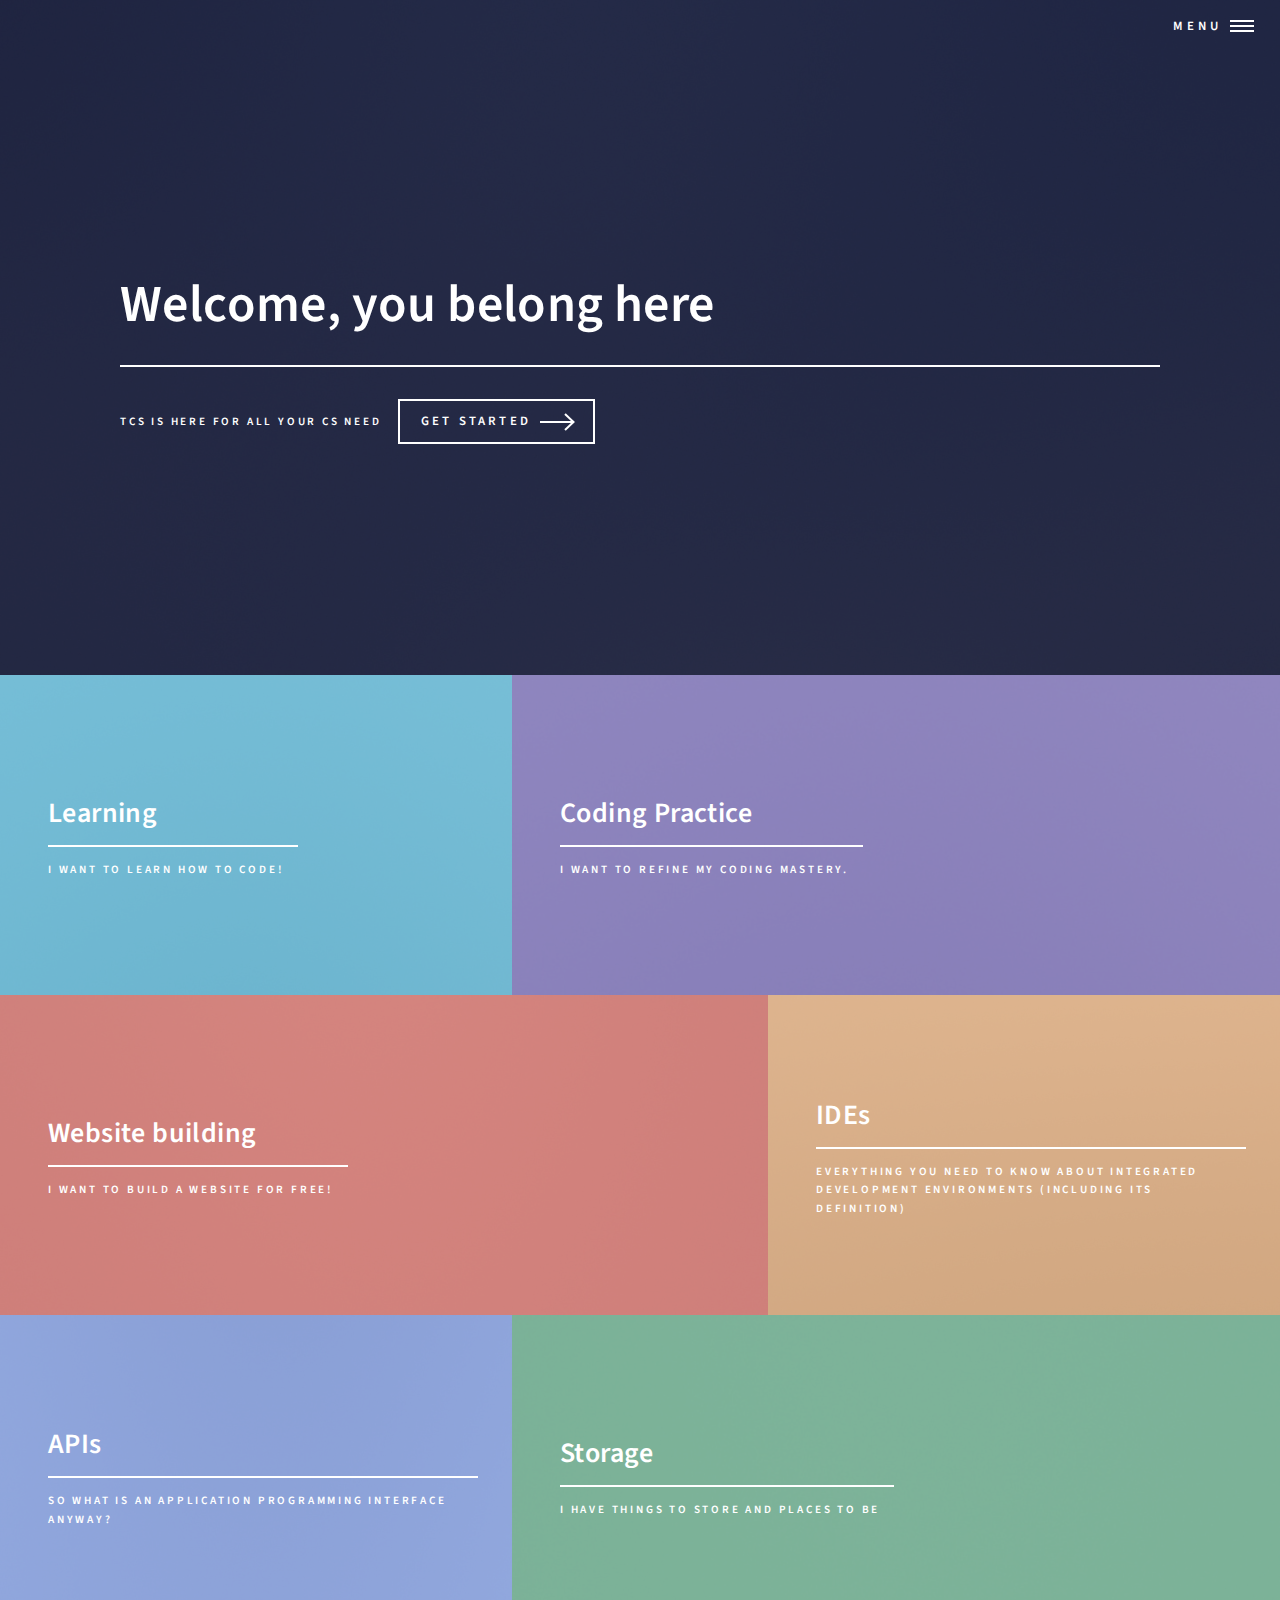
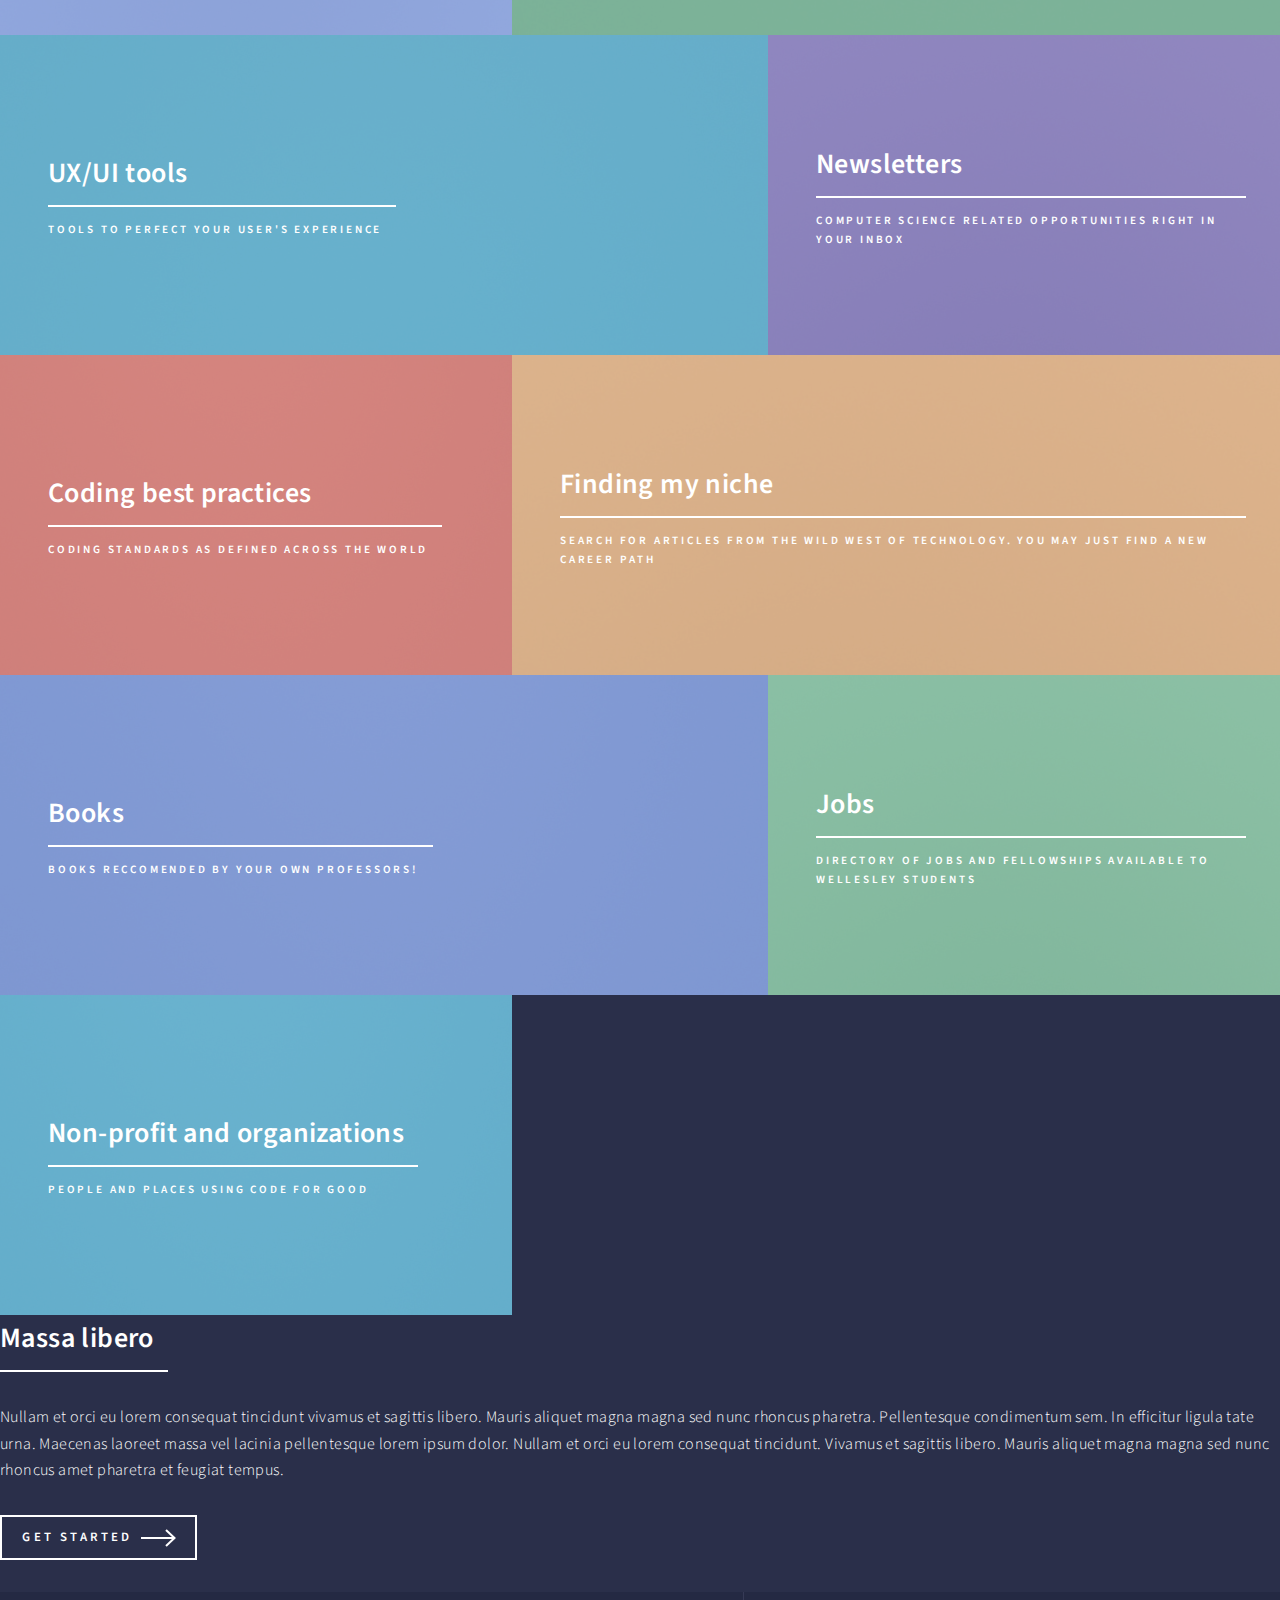
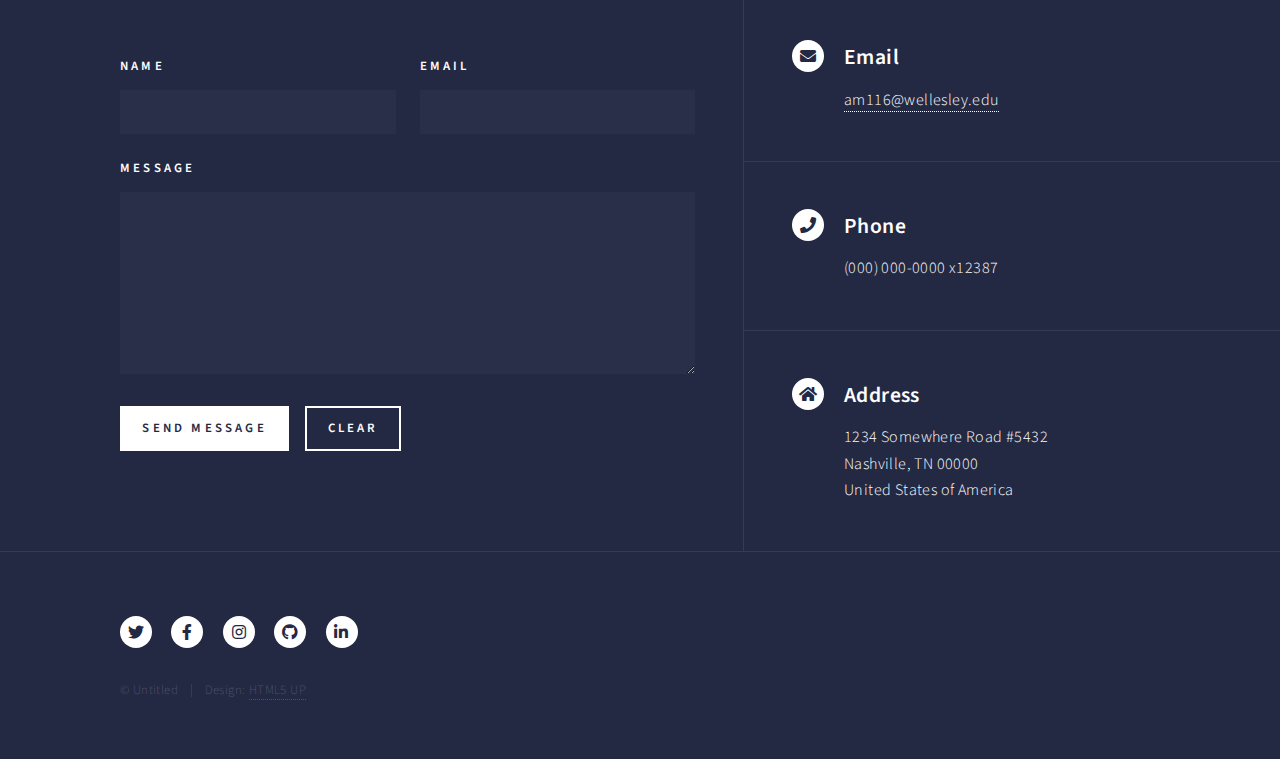
==== commit b679c2e4: "changes" ====
--- a/index.html
+++ b/index.html
@@ -41,7 +41,7 @@
 								<h1>Welcome, you belong here</h1>
 							</header>
 							<div class="content">
-								<p>TCS is here for all your CS needs</p>
+								<p>TCS is here for all your CS need</p>
 								<ul class="actions">
 									<li><a href="#one" class="button next scrolly">Get Started</a></li>
 								</ul>
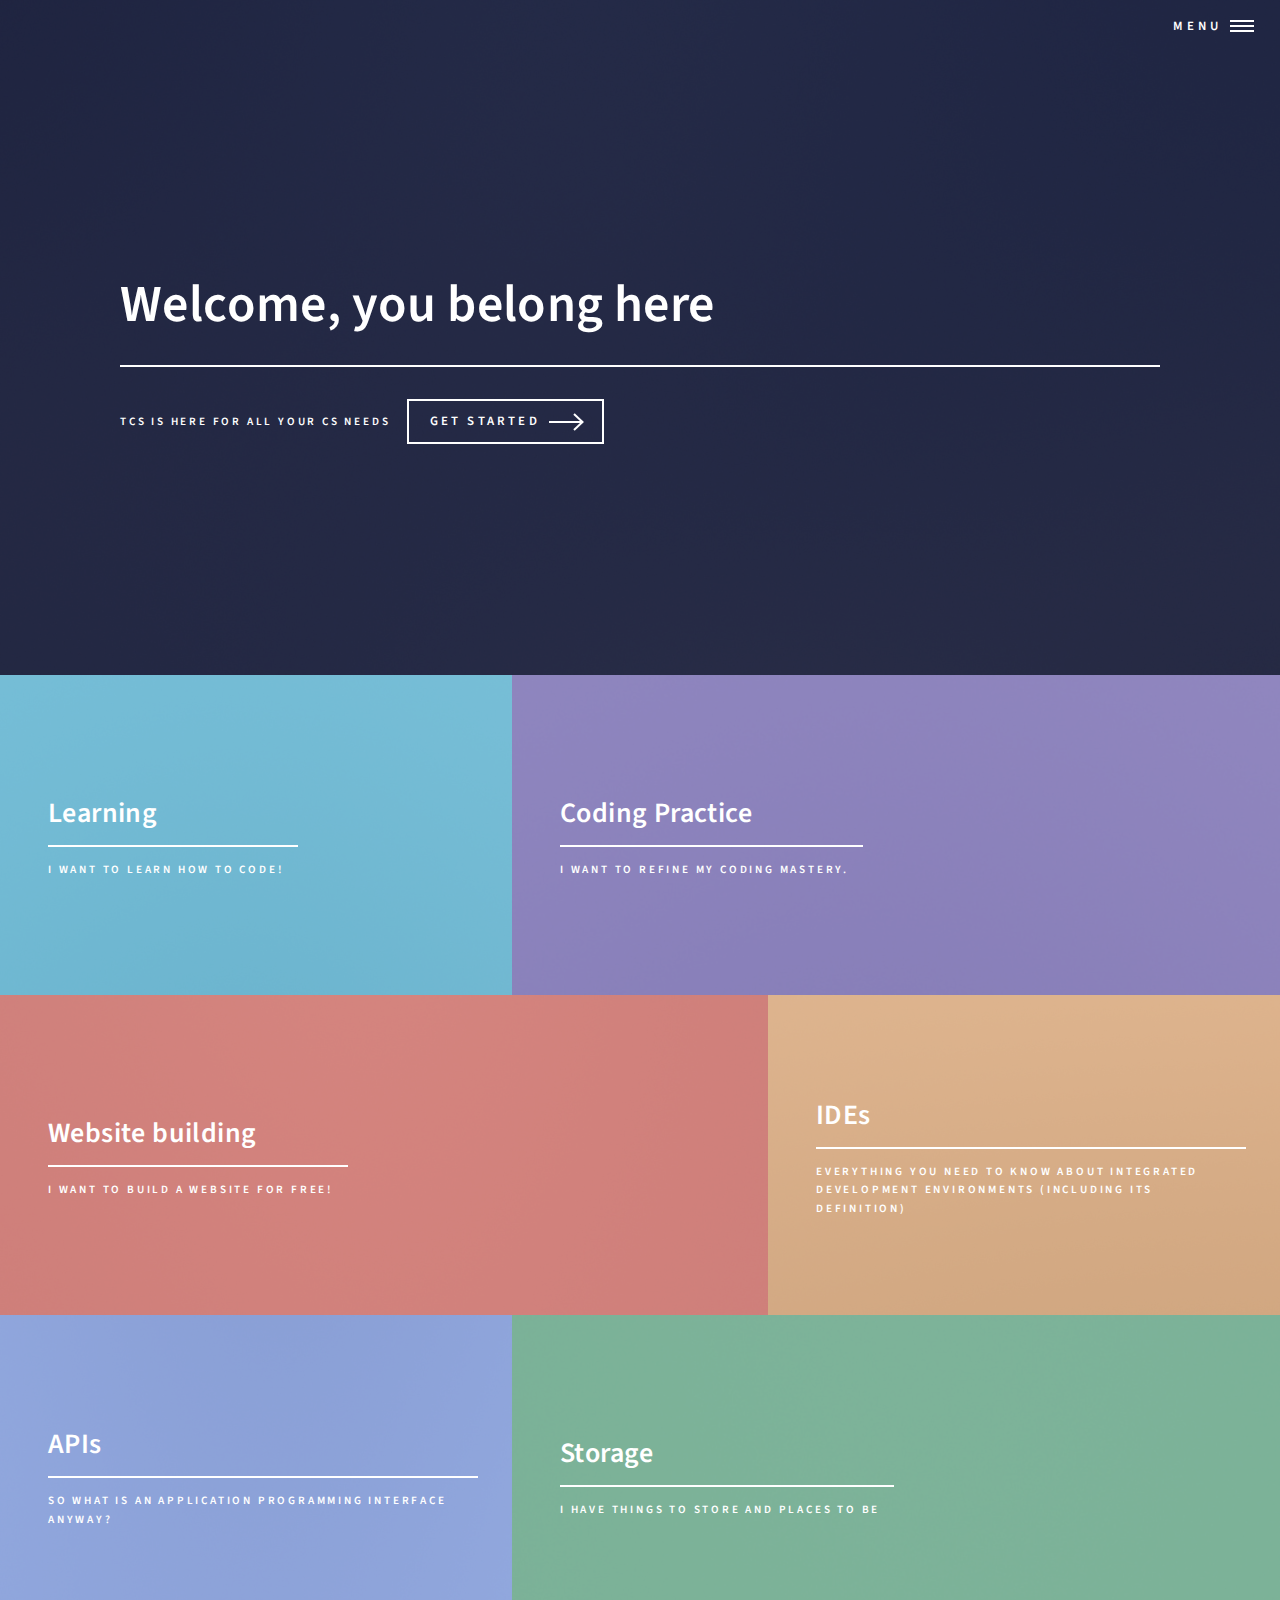
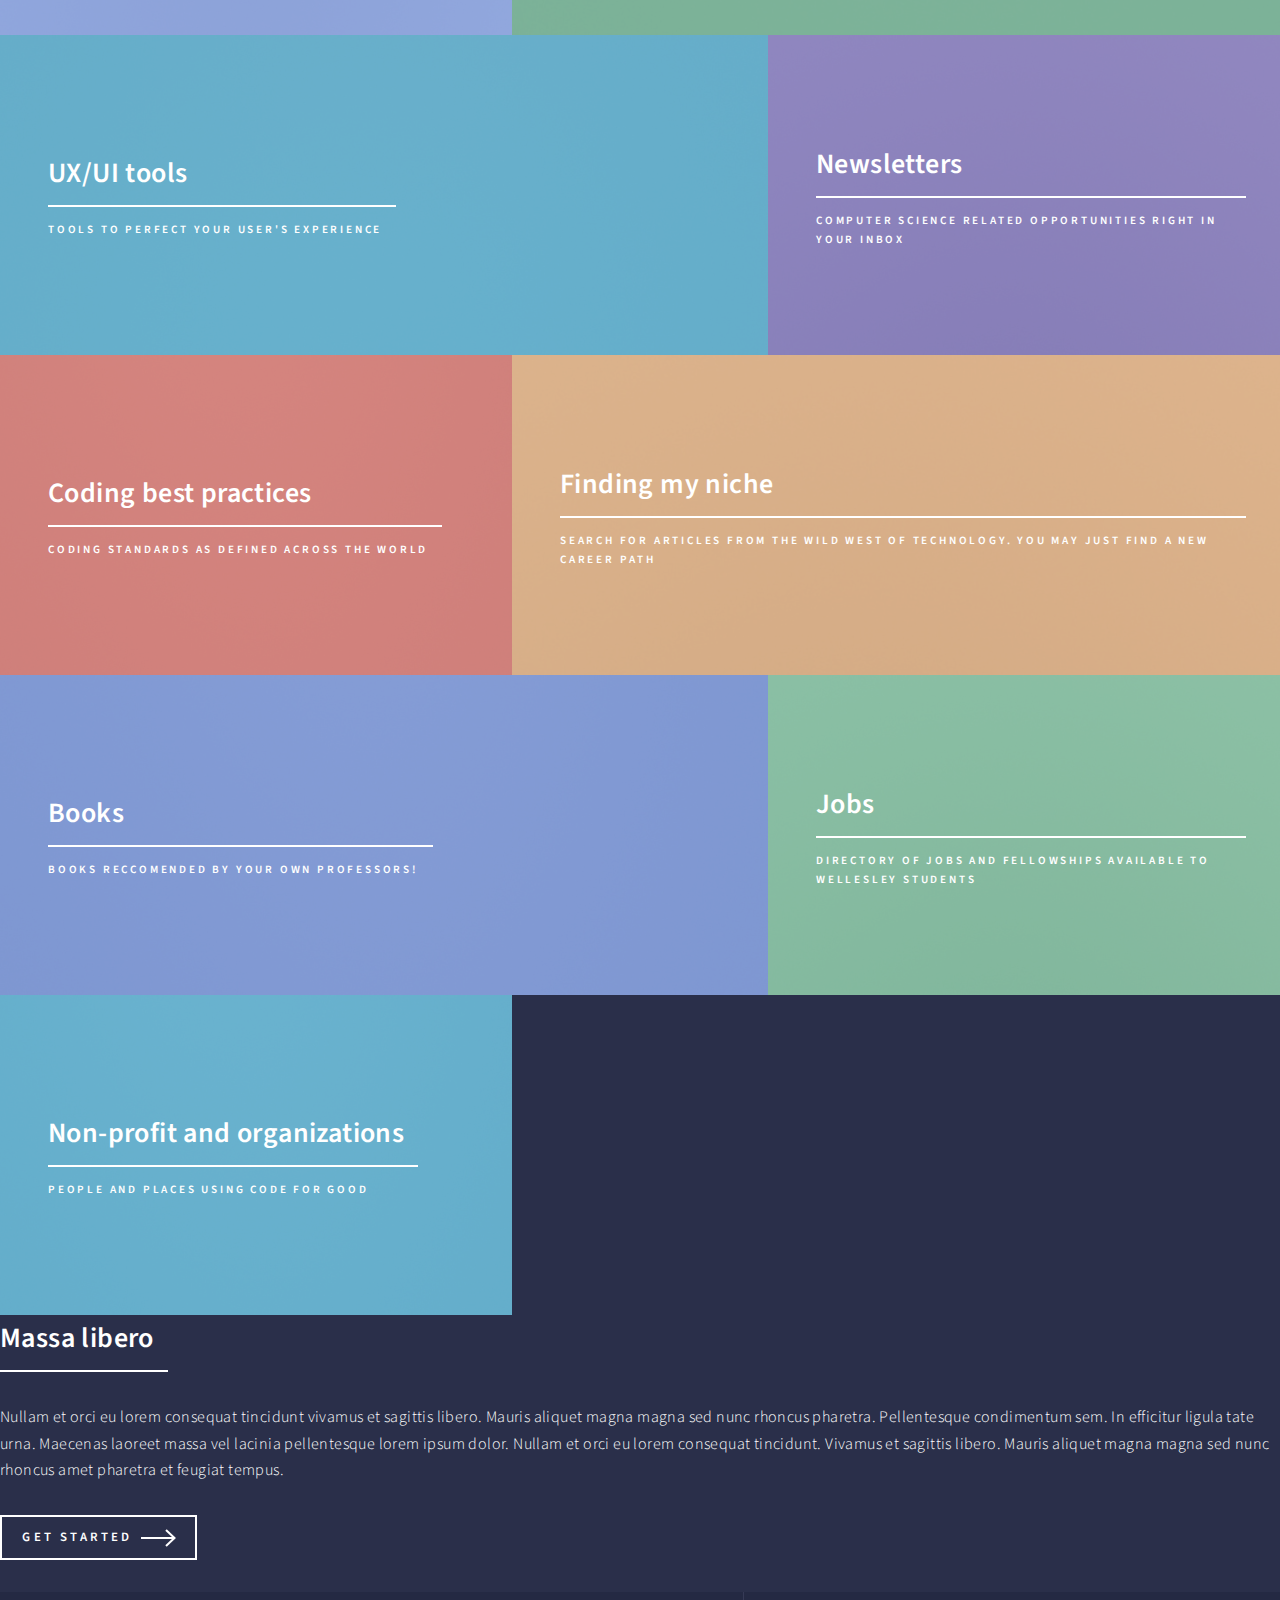
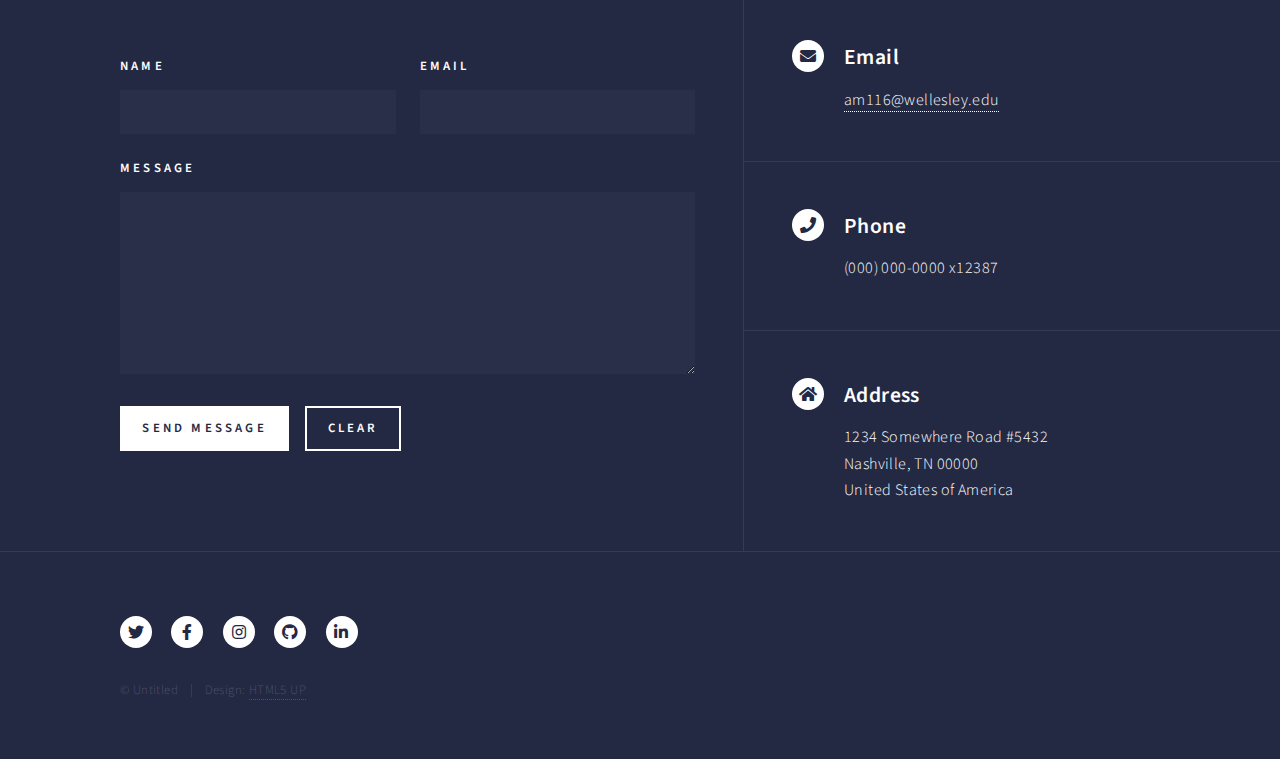
==== commit 29c29b55: "exclamation point in Wellesley page div on website building page" ====
--- a/index.html
+++ b/index.html
@@ -41,7 +41,7 @@
 								<h1>Welcome, you belong here</h1>
 							</header>
 							<div class="content">
-								<p>TCS is here for all your CS need</p>
+								<p>TCS is here for all your CS needs</p>
 								<ul class="actions">
 									<li><a href="#one" class="button next scrolly">Get Started</a></li>
 								</ul>
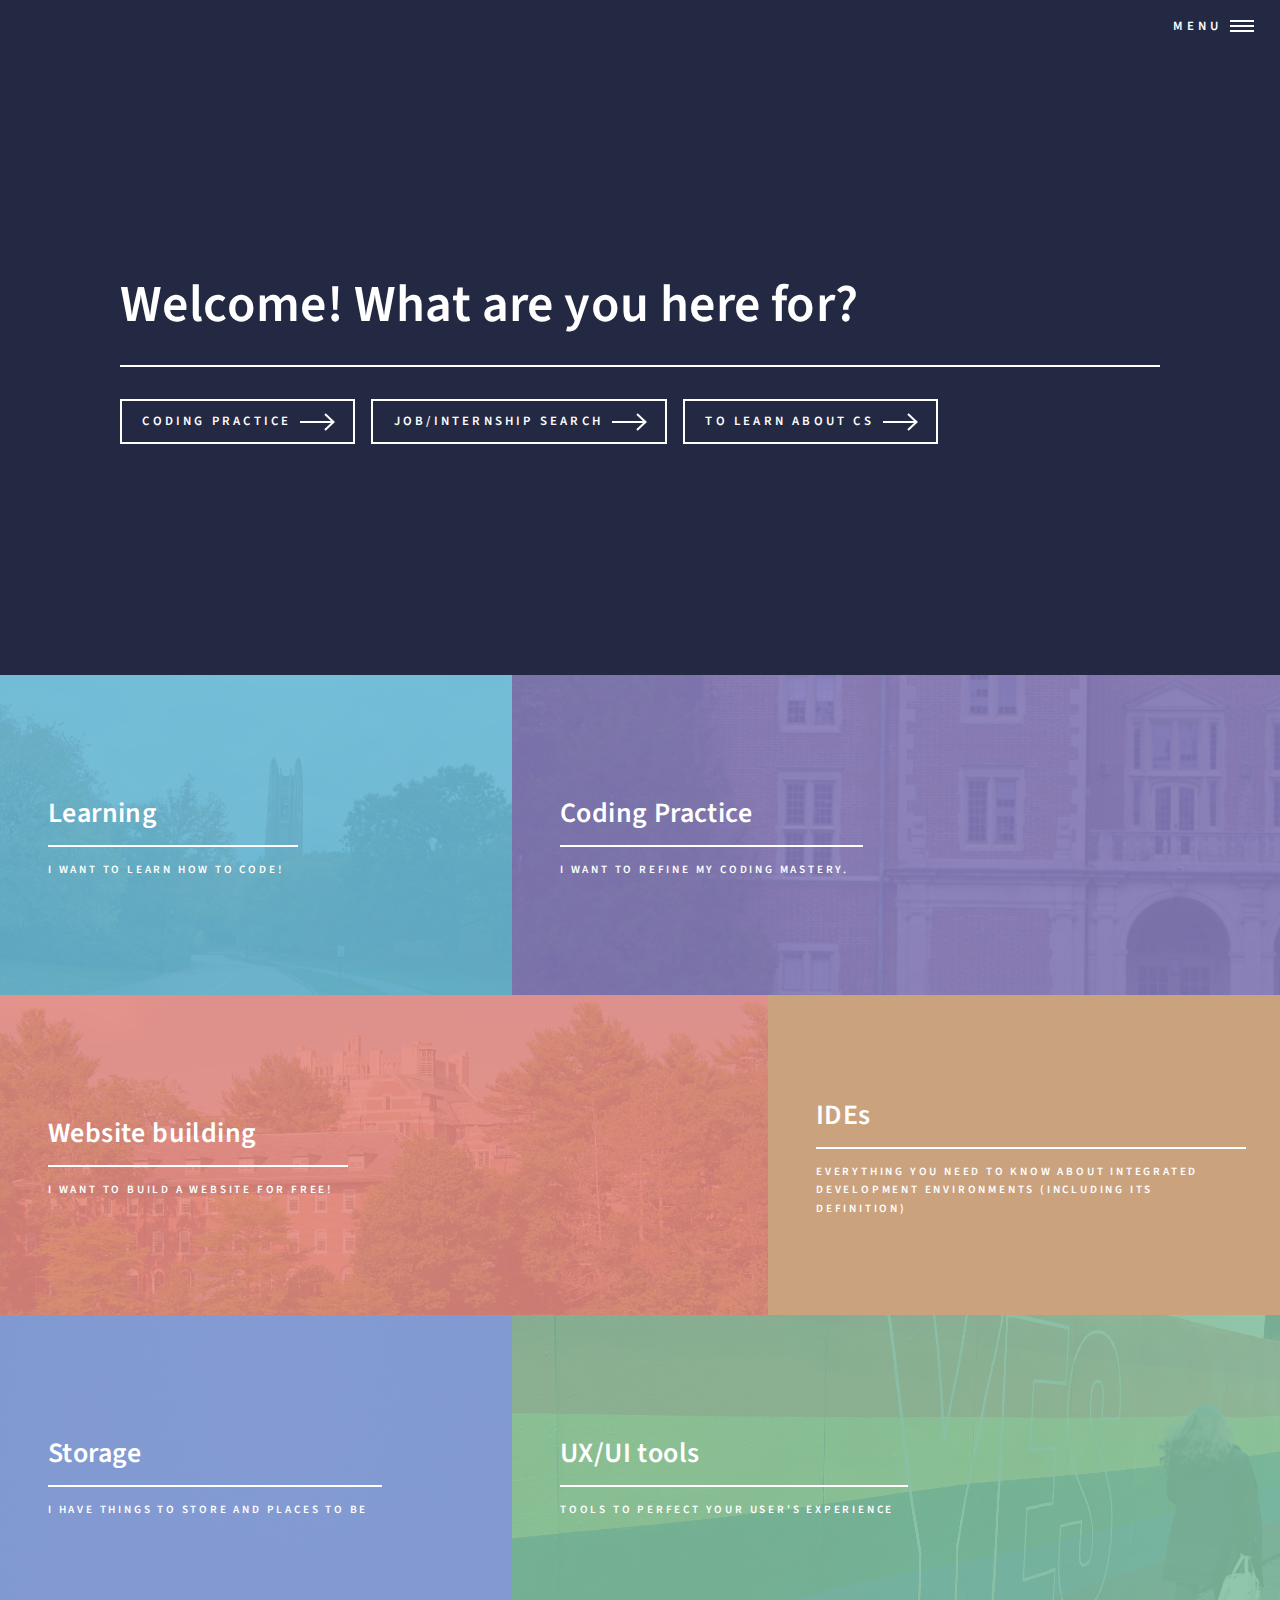
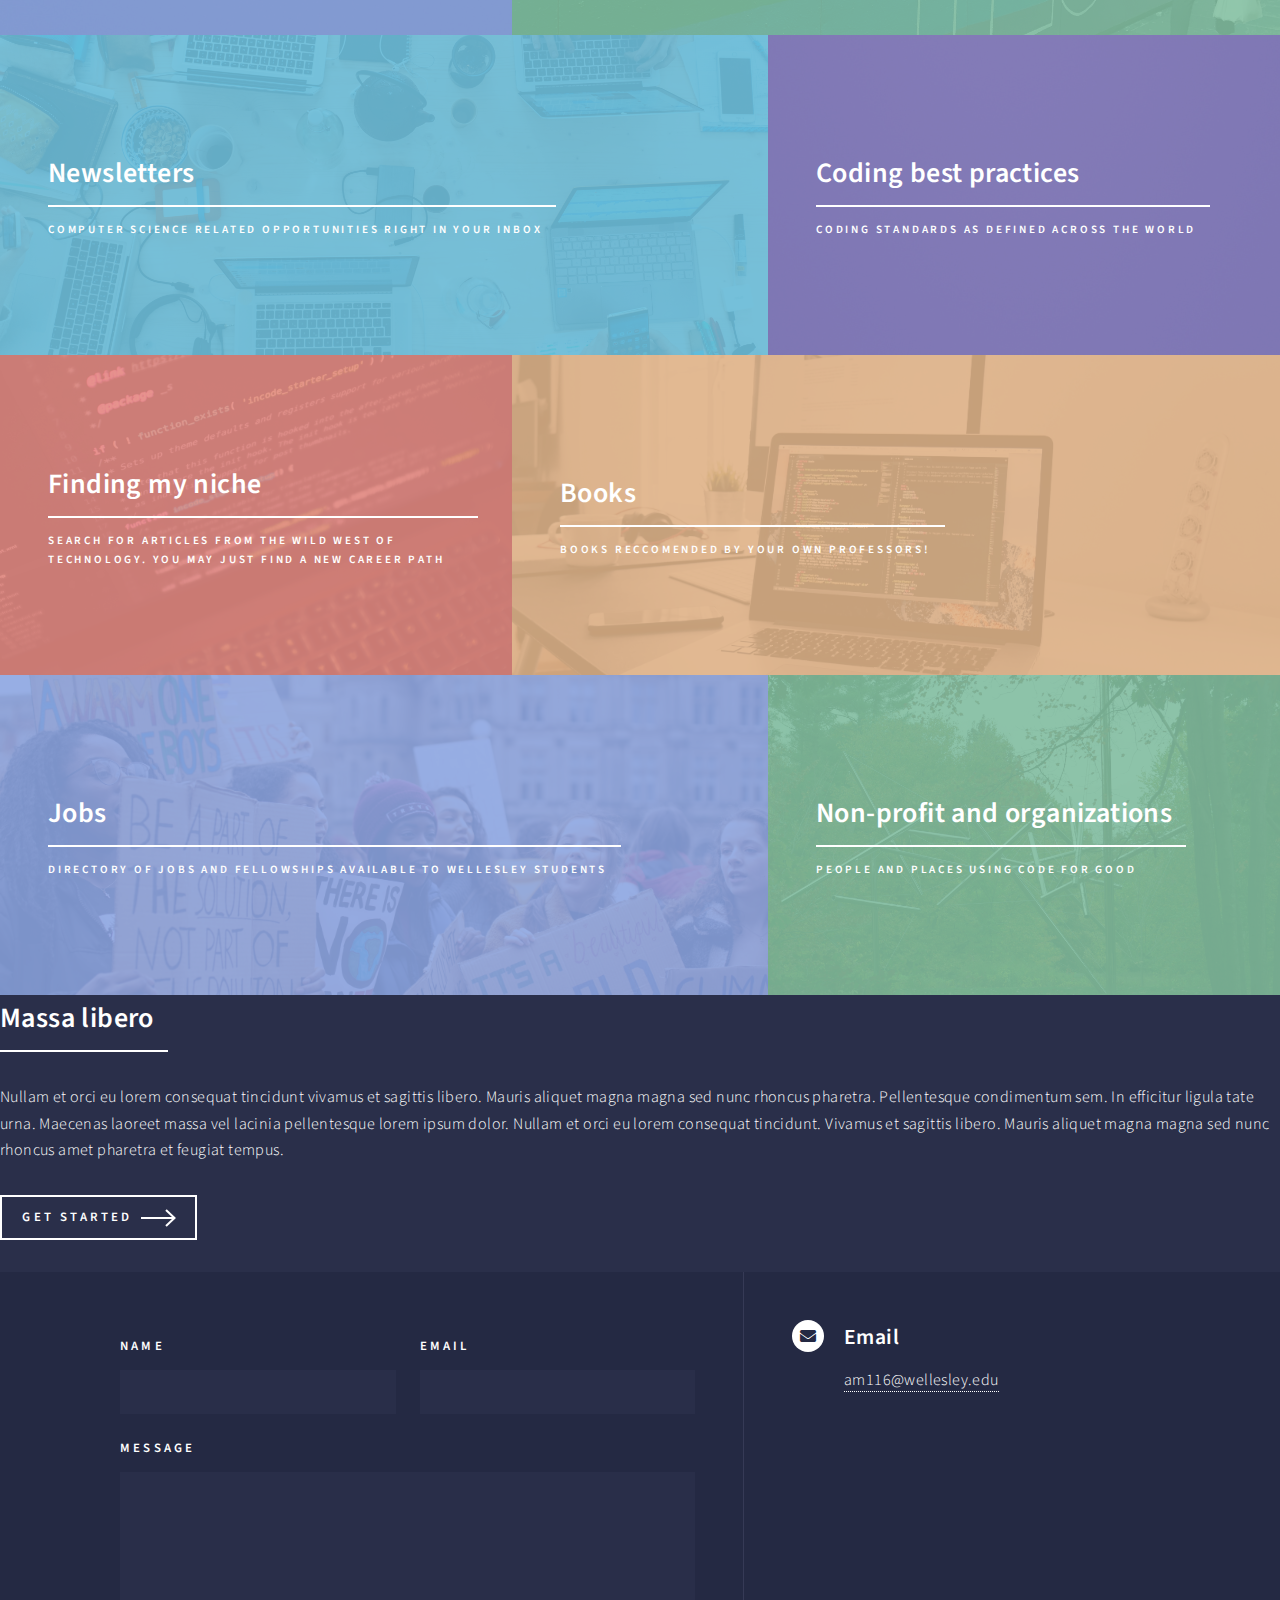
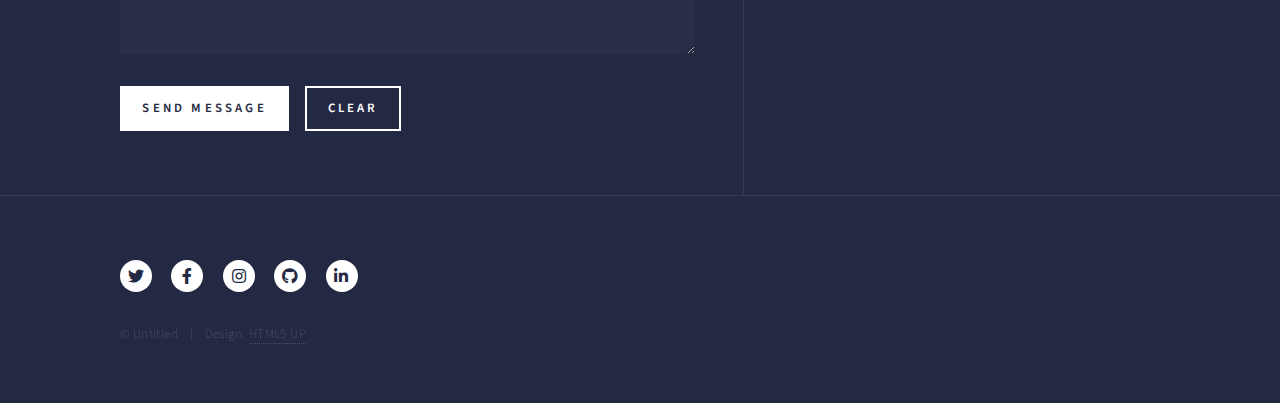
==== commit 0a06cb9b: "added images" ====
--- a/index.html
+++ b/index.html
@@ -38,12 +38,13 @@
 					<section id="banner" class="major">
 						<div class="inner">
 							<header class="major">
-								<h1>Welcome, you belong here</h1>
+								<h1>Welcome! What are you here for?</h1>
 							</header>
 							<div class="content">
-								<p>TCS is here for all your CS needs</p>
 								<ul class="actions">
-									<li><a href="#one" class="button next scrolly">Get Started</a></li>
+									<li><a href="#one" class="button next scrolly">coding practice</a></li>
+									<li><a href="#one" class="button next scrolly">Job/internship search</a></li>
+									<li><a href="#one" class="button next scrolly">To learn about CS</a></li>
 								</ul>
 							</div>
 						</div>
@@ -56,7 +57,7 @@
 							<section id="one" class="tiles">
 								<article>
 									<span class="image">
-										<img src="images/pic01.jpg" alt="" />
+										<img src="images/Greenhall.jpg" alt="" />
 									</span>
 									<header class="major">
 										<h3><a href="learning.html" class="link">Learning</a></h3>
@@ -65,7 +66,7 @@
 								</article>
 								<article>
 									<span class="image">
-										<img src="images/pic01.jpg" alt="" />
+										<img src="images/alum.jpg" alt="" />
 									</span>
 									<header class="major">
 										<h3><a href="codingPractice.html" class="link">Coding Practice</a></h3>
@@ -74,7 +75,7 @@
 								</article>
 								<article>
 									<span class="image">
-										<img src="images/pic02.jpg" alt="" />
+										<img src="images/lakeHouse.jpg" alt="" />
 									</span>
 									<header class="major">
 										<h3><a href="websiteBuilding.html" class="link">Website building</a></h3>
@@ -83,7 +84,7 @@
 								</article>
 								<article>
 									<span class="image">
-										<img src="images/pic03.jpg" alt="" />
+										<img src="images/luluInFall.jpg" alt="" />
 									</span>
 									<header class="major">
 										<h3><a href="ide.html" class="link">IDEs</a></h3>
@@ -92,15 +93,6 @@
 								</article>
 								<article>
 									<span class="image">
-										<img src="images/pic04.jpg" alt="" />
-									</span>
-									<header class="major">
-										<h3><a href="landing.html" class="link">APIs</a></h3>
-										<p>So what is an application programming interface anyway?</p>
-									</header>
-								</article>
-								<article>
-									<span class="image">
 										<img src="images/pic05.jpg" alt="" />
 									</span>
 									<header class="major">
@@ -110,7 +102,7 @@
 								</article>
 								<article>
 									<span class="image">
-										<img src="images/pic06.jpg" alt="" />
+										<img src="images/emily-webster-3FZ0TsyUOlA-unsplash.jpg" alt="" />
 									</span>
 									<header class="major">
 										<h3><a href="landing.html" class="link">UX/UI tools</a></h3>
@@ -119,10 +111,10 @@
 								</article>
 								<article>
 									<span class="image">
-										<img src="images/pic01.jpg" alt="" />
-									</span>
-									<header class="major">
-										<h3><a href="landing.html" class="link">Newsletters</a></h3>
+										<img src="images/marvin-meyer-SYTO3xs06fU-unsplash.jpg" alt="" />
+									</span>
+									<header class="major">
+										<h3><a href="newsletters.html" class="link">Newsletters</a></h3>
 										<p>Computer Science related opportunities right in your inbox</p>
 									</header>
 								</article>
@@ -137,7 +129,7 @@
 								</article>
 								<article>
 									<span class="image">
-										<img src="images/pic01.jpg" alt="" />
+										<img src="images/luca-bravo-XJXWbfSo2f0-unsplash.jpg" alt="" />
 									</span>
 									<header class="major">
 										<h3><a href="landing.html" class="link">Finding my niche</a></h3>
@@ -146,7 +138,7 @@
 								</article>
 								<article>
 									<span class="image">
-										<img src="images/pic02.jpg" alt="" />
+										<img src="images/christopher-gower-m_HRfLhgABo-unsplash.jpg" alt="" />
 									</span>
 									<header class="major">
 										<h3><a href="landing.html" class="link">Books</a></h3>
@@ -155,19 +147,19 @@
 								</article>
 								<article>
 									<span class="image">
-										<img src="images/pic01.jpg" alt="" />
-									</span>
-									<header class="major">
-										<h3><a href="landing.html" class="link">Jobs</a></h3>
+										<img src="images/callum-shaw-7SE389kUVGw-unsplash.jpg" alt="" />
+									</span>
+									<header class="major">
+										<h3><a href="jobsAndInternships.html" class="link">Jobs</a></h3>
 										<p>Directory of jobs and fellowships available to Wellesley students</p>
 									</header>
 								</article>
 								<article>
 									<span class="image">
-										<img src="images/pic02.jpg" alt="" />
-									</span>
-									<header class="major">
-										<h3><a href="landing.html" class="link">Non-profit and organizations</a></h3>
+										<img src="images/poles.jpg" alt="" />
+									</span>
+									<header class="major">
+										<h3><a href="nonProfit.html" class="link">Non-profit and organizations</a></h3>
 										<p>People and places using code for good</p>
 									</header>
 								</article>
@@ -221,22 +213,6 @@
 										<a href="#">am116@wellesley.edu</a>
 									</div>
 								</section>
-								<section>
-									<div class="contact-method">
-										<span class="icon solid alt fa-phone"></span>
-										<h3>Phone</h3>
-										<span>(000) 000-0000 x12387</span>
-									</div>
-								</section>
-								<section>
-									<div class="contact-method">
-										<span class="icon solid alt fa-home"></span>
-										<h3>Address</h3>
-										<span>1234 Somewhere Road #5432<br />
-										Nashville, TN 00000<br />
-										United States of America</span>
-									</div>
-								</section>
 							</section>
 						</div>
 					</section>
--- a/assets/css/main.css
+++ b/assets/css/main.css
@@ -1,10 +1,10 @@
 @import url(fontawesome-all.min.css);
 @import url("https://fonts.googleapis.com/css?family=Source+Sans+Pro:300,300italic,600,600italic");
 
-/*
-	Forty by HTML5 UP
-	html5up.net | @ajlkn
-	Free for personal and commercial use under the CCA 3.0 license (html5up.net/license)
+/*
+	Forty by HTML5 UP
+	html5up.net | @ajlkn
+	Free for personal and commercial use under the CCA 3.0 license (html5up.net/license)
 */
 
 html, body, div, span, applet, object,
@@ -3380,7 +3380,7 @@
 		-webkit-align-items: center;
 		-ms-align-items: center;
 		align-items: center;
-		background-image: url("../../images/banner.jpg");
+		background-image: url("../../images/welcomeBanner.jpg");
 		display: -moz-flex;
 		display: -webkit-flex;
 		display: -ms-flex;
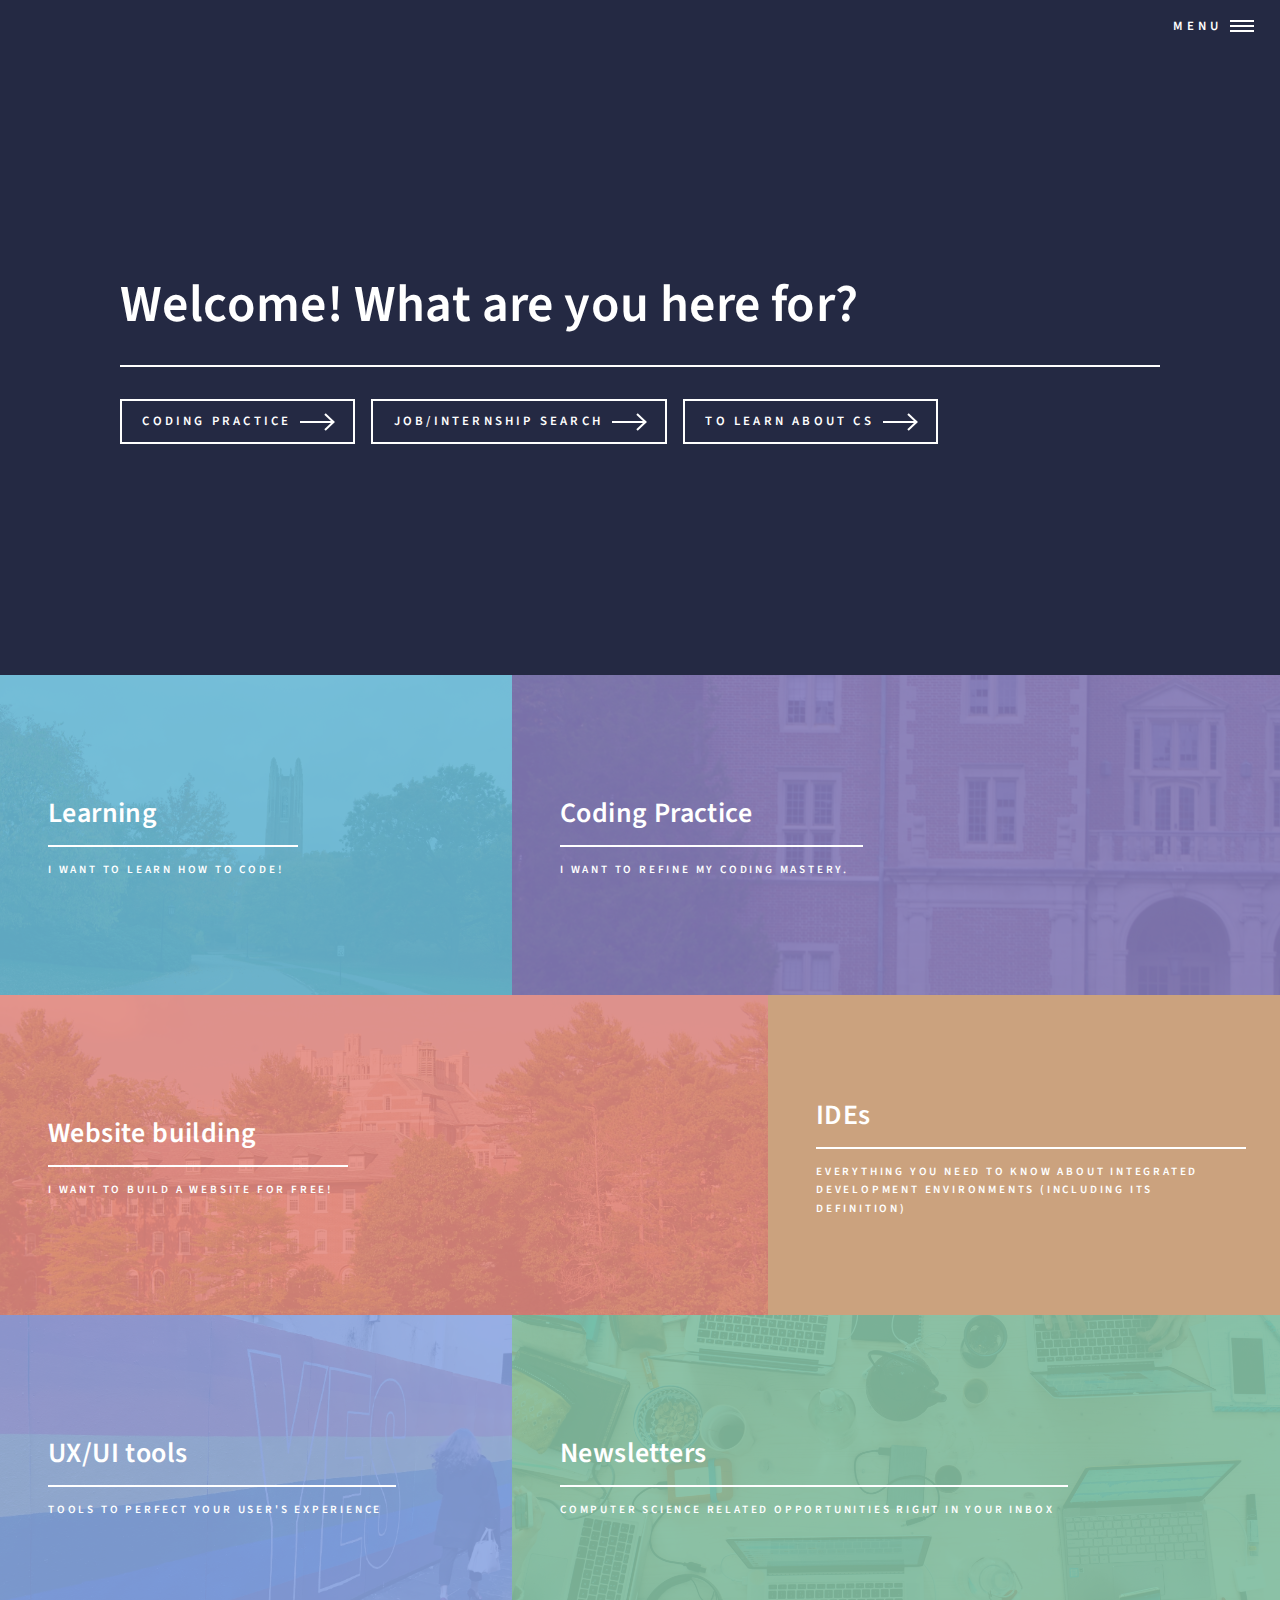
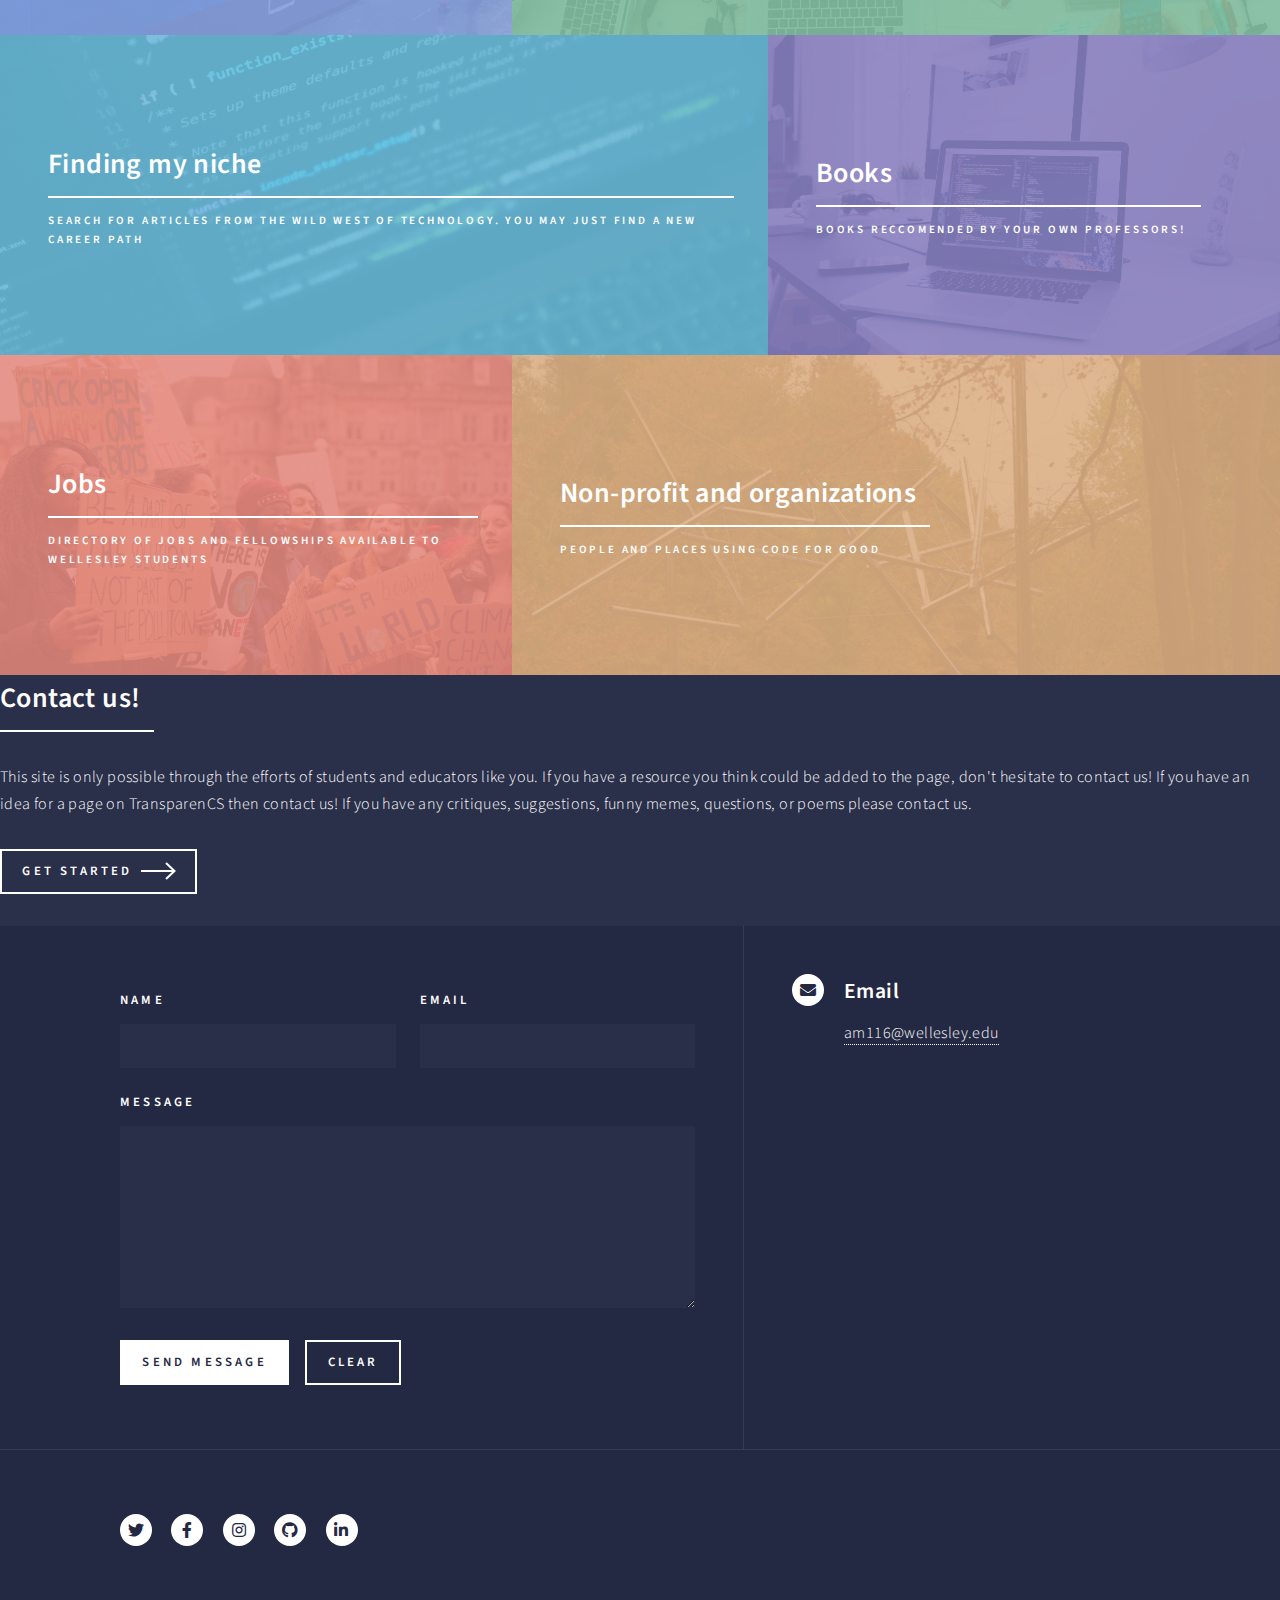
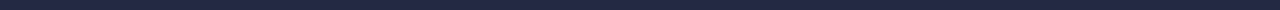
==== commit bf4ce369: "coding practice" ====
--- a/index.html
+++ b/index.html
@@ -21,18 +21,23 @@
 					</header>
 
 				<!-- Menu -->
-					<nav id="menu">
-						<ul class="links">
-							<li><a href="index.html">Home</a></li>
-							<li><a href="landing.html">Landing</a></li>
-							<li><a href="generic.html">Generic</a></li>
-							<li><a href="elements.html">Elements</a></li>
-						</ul>
-						<ul class="actions stacked">
-							<li><a href="#" class="button primary fit">Get Started</a></li>
-							<li><a href="#" class="button fit">Log In</a></li>
-						</ul>
-					</nav>
+				<nav id="menu">
+					<ul class="links">
+						<li><a href="index.html">Home</a></li>
+						<li><a href="ide.html">IDEs</a></li>
+						<li><a href="learning.html">Learn to code</a></li>
+						<li><a href="websiteBuilding.html">Build a website</a></li>
+						<li><a href="codingCommunity.html">Coding Community</a></li>
+						<li><a href="books.html">Books</a></li>
+						<li><a href="codingPractice.html">Practice Programming</a></li>
+
+						<li><a href="jobsAndInternship.html">Jobs and Interships</a></li>
+						<li><a href="newsletters.html">Newsletters</a></li>
+						<li><a href="nonProfit.html">Non-profits</a></li>
+						<li><a href="wellesleySpecific.html">Wellesley Specific Resources</a></li>
+					</ul>
+				</nav>
+
 
 				<!-- Banner -->
 					<section id="banner" class="major">
@@ -93,15 +98,6 @@
 								</article>
 								<article>
 									<span class="image">
-										<img src="images/pic05.jpg" alt="" />
-									</span>
-									<header class="major">
-										<h3><a href="landing.html" class="link">Storage</a></h3>
-										<p>I have things to store and places to be</p>
-									</header>
-								</article>
-								<article>
-									<span class="image">
 										<img src="images/emily-webster-3FZ0TsyUOlA-unsplash.jpg" alt="" />
 									</span>
 									<header class="major">
@@ -116,15 +112,6 @@
 									<header class="major">
 										<h3><a href="newsletters.html" class="link">Newsletters</a></h3>
 										<p>Computer Science related opportunities right in your inbox</p>
-									</header>
-								</article>
-								<article>
-									<span class="image">
-										<img src="images/pic02.jpg" alt="" />
-									</span>
-									<header class="major">
-										<h3><a href="landing.html" class="link">Coding best practices</a></h3>
-										<p>Coding standards as defined across the world</p>
 									</header>
 								</article>
 								<article>
@@ -169,9 +156,9 @@
 							<section id="two">
 								<div class="inner">
 									<header class="major">
-										<h2>Massa libero</h2>
-									</header>
-									<p>Nullam et orci eu lorem consequat tincidunt vivamus et sagittis libero. Mauris aliquet magna magna sed nunc rhoncus pharetra. Pellentesque condimentum sem. In efficitur ligula tate urna. Maecenas laoreet massa vel lacinia pellentesque lorem ipsum dolor. Nullam et orci eu lorem consequat tincidunt. Vivamus et sagittis libero. Mauris aliquet magna magna sed nunc rhoncus amet pharetra et feugiat tempus.</p>
+										<h2>Contact us!</h2>
+									</header>
+									<p>This site is only possible through the efforts of students and educators like you. If you have a resource you think could be added to the page, don't hesitate to contact us! If you have an idea for a page on TransparenCS then contact us! If you have any critiques, suggestions, funny memes, questions, or poems please contact us.</p>
 									<ul class="actions">
 										<li><a href="landing.html" class="button next">Get Started</a></li>
 									</ul>
@@ -227,9 +214,9 @@
 								<li><a href="#" class="icon brands alt fa-github"><span class="label">GitHub</span></a></li>
 								<li><a href="#" class="icon brands alt fa-linkedin-in"><span class="label">LinkedIn</span></a></li>
 							</ul>
-							<ul class="copyright">
+							<!-- <ul class="copyright">
 								<li>&copy; Untitled</li><li>Design: <a href="https://html5up.net">HTML5 UP</a></li>
-							</ul>
+							</ul> -->
 						</div>
 					</footer>
 
